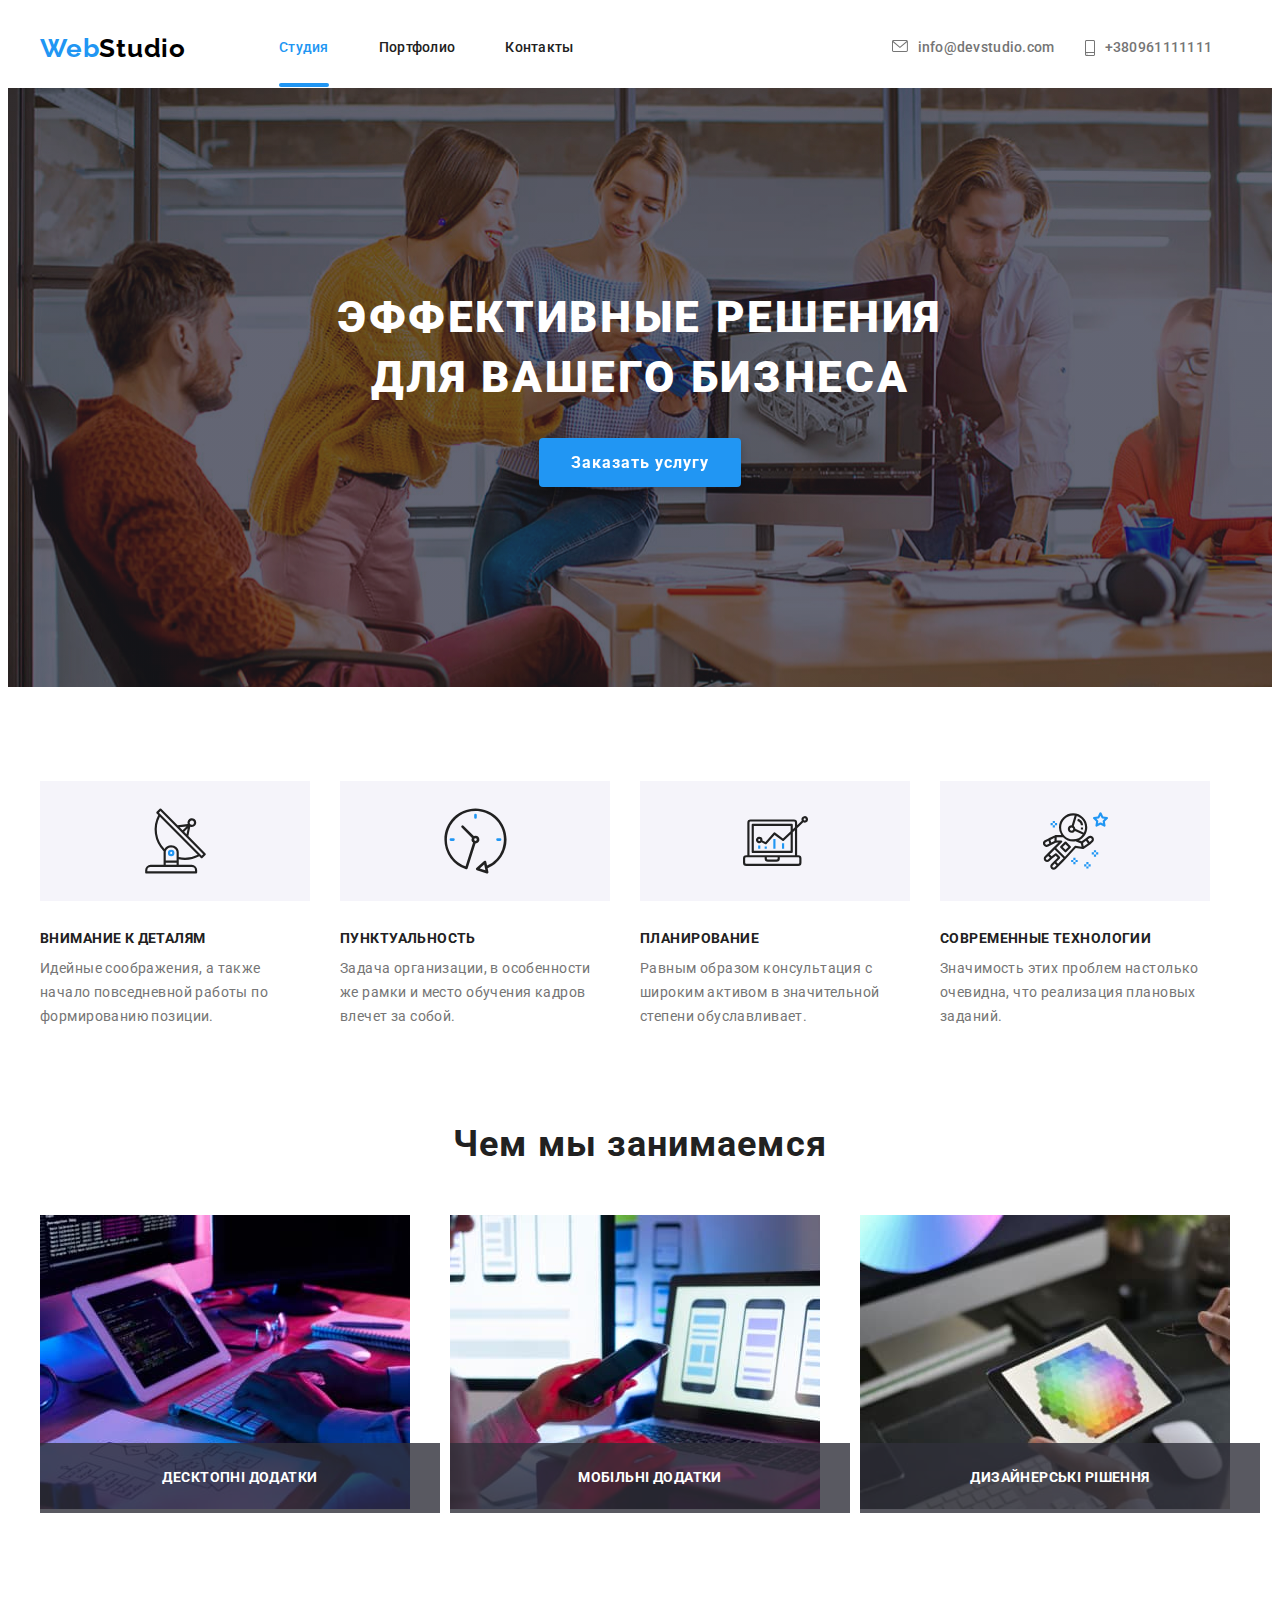
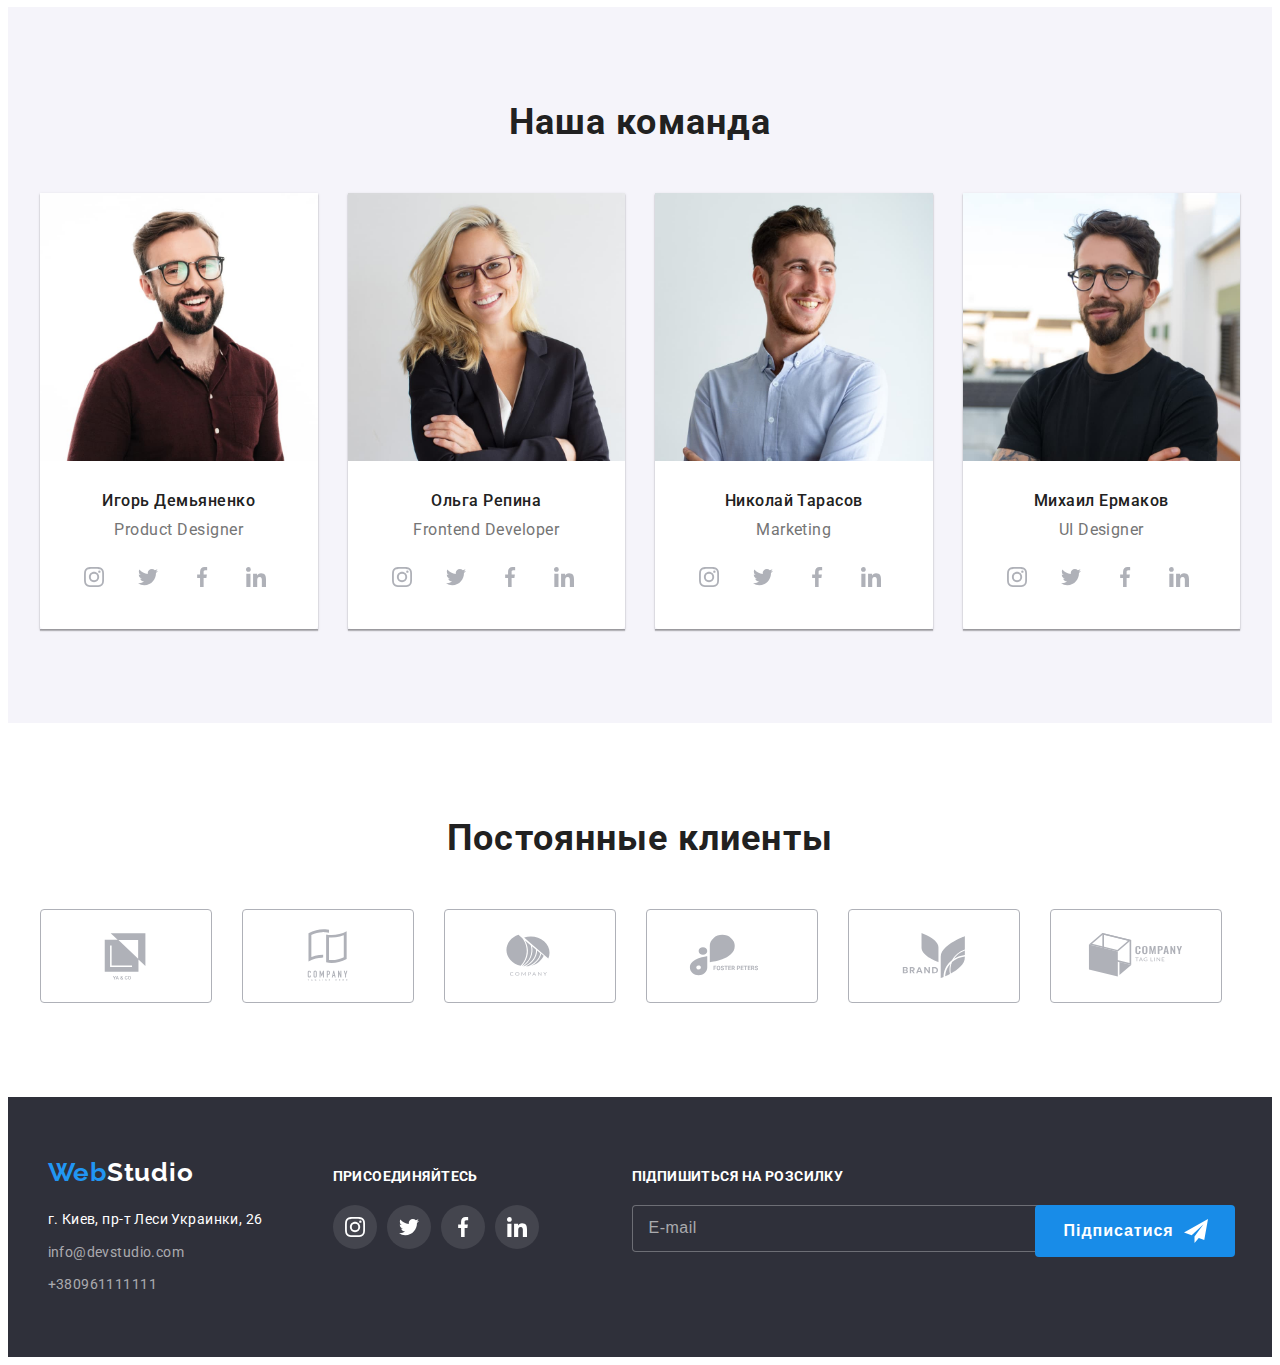
==== index.html @ fa7259df "Initial commit" ====
<!DOCTYPE html>
<html lang="ru">
  <head>
    <meta charset="UTF-8" />
    <meta http-equiv="X-UA-Compatible" content="IE=edge" />
    <meta name="viewport" content="width=device-width, initial-scale=1.0" />
    <title>Document</title>
    <!--Normalize start-->
    <link
      rel="stylesheet"
      href="https://cdnjs.cloudflare.com/ajax/libs/modern-normalize/1.1.0/modern-normalize.min.css"
      integrity="sha512-wpPYUAdjBVSE4KJnH1VR1HeZfpl1ub8YT/NKx4PuQ5NmX2tKuGu6U/JRp5y+Y8XG2tV+wKQpNHVUX03MfMFn9Q=="
      crossorigin="anonymous"
      referrerpolicy="no-referrer"
    />
    <!--Normalize end-->
    <link rel="preconnect" href="https://fonts.googleapis.com" />
    <link rel="preconnect" href="https://fonts.gstatic.com" crossorigin />
    <link
      href="https://fonts.googleapis.com/css2?family=Raleway:wght@700&family=Roboto:wght@400;500;700;900&display=swap"
      rel="stylesheet"
    />
    <link rel="stylesheet" href="./css/styles.css" />
  </head>
  <body>
    <header>
      <div class="container header-container">
        <a class="logo" href="">Web<span class="logo-studio">Studio</span></a>
        <!--Navigate-->
        <nav class="header-nav">
          <ul class="nav-list">
            <li class="header-nav-item">
              <a class="nav-current-link" href="">Студия</a>
            </li>
            <li class="header-nav-item">
              <a class="nav-item" href="portfolio.html">Портфолио</a>
            </li>
            <li class="header-nav-item">
              <a class="nav-item" href="">Контакты</a>
            </li>
          </ul>
        </nav>
        <!--Contacts-->

        <ul class="header-contacts">
          <li>
            <a class="header-mail mail-link" href="mailto:info@devstudio.com"
              ><svg class="header-mail-icon" width="16" height="12">
                <use href="./images/icons.svg.svg#icon-envelope"></use>
              </svg>info@devstudio.com</a>
           
          </li>
          <li>
            <a class="header-phone phone-link" href="tel:+380961111111"
              ><svg class="header-phone-icon" width="10" height="16">
                <use href="./images/icons.svg.svg#icon-smartphone"></use>
              </svg>+380961111111</a>
              
          </li>
        </ul>
      </div>
    </header>

    <main>
      <!--Эффективные решения и кнопка-->
      
        <section class="hero">
          <div class="hero-container container">
          <h1 class="hero-title">
            Эффективные решения <br />
            для вашего бизнеса
          </h1>

          <button class="hero-btn" type="button" data-modal-open>Заказать услугу</button>
        </section>
      </div>
      <!--Наши достоинства-->
      <section class="advantage">
        <div class="container advantage-container">
          <ul class="advantage-list">
            <li class="advantage-list-item">
              <div class="advantage-thumb">
                <svg class="advantage-icon" width="65" height="70">
                  <use href="./images/icons.svg.svg#icon-antenna"></use>
                </svg>
              </div>
              
              <h3 class="advantage-title">Внимание к деталям</h3>
              <p class="advantage-text">
                Идейные соображения, а также начало повседневной работы по
                формированию позиции.
              </p>
            </li>
            <li class="advantage-list-item">
              <div class="advantage-thumb">
                <svg class="advantage-icon" width="65" height="70">
                  <use href="./images/icons.svg.svg#icon-clock"></use>
                </svg>
              </div>
              <h3 class="advantage-title">Пунктуальность</h3>
              <p class="advantage-text">
                Задача организации, в особенности же рамки и место обучения
                кадров влечет за собой.
              </p>
            </li>
            <li>
              <div class="advantage-thumb">
                <svg class="advantage-icon" width="65" height="70">
                  <use href="./images/icons.svg.svg#icon-diagram"></use>
                </svg>
              </div>
              <h3 class="advantage-title">Планирование</h3>
              <p class="advantage-text">
                Равным образом консультация с широким активом в значительной
                степени обуславливает.
              </p>
            </li>
            <li class="advantage-list-item">
              <div class="advantage-thumb">
                <svg class="advantage-icon" width="65" height="70">
                  <use href="./images/icons.svg.svg#icon-astronaut"></use>
                </svg>
              </div>
              <h3 class="advantage-title">Современные технологии</h3>
              <p class="advantage-text">
                Значимость этих проблем настолько очевидна, что реализация
                плановых заданий.
              </p>
            </li>
          </ul>
        </div>
      </section>
      <!--Сфера деятельности-->
      <section class="scope">
        <div class="container">
          <h2 class="scope-title">Чем мы занимаемся</h2>
          <ul class="scope-list">
            <li class="scope-item">
                        
              <img width="370" src="images/img_1.jpg" alt="Программирование" />
              <div class="scope-item-text">
                <h3 class="scope-list-title">Десктопні додатки</h3>
              </div>
            </li>
            <li class="scope-item">
              <img
                width="370"
                src="images/img_2.jpg"
                alt="Использование новейших технологий"/>
                <div class="scope-item-text">
                  <h3 class="scope-list-title">Мобільні додатки</h3>
                </div>
            </li>
            <li class="scope-item">
              <img
                width="370"
                src="images/img_3.jpg"
                alt="Спектр графического дизайна"
              />
              <div class="scope-item-text">
                <h3 class="scope-list-title">Дизайнерські&nbspрішення</h3>
              </div>
            </li>
          </ul>
        </div>
      </section>
      <section class="team">
        <div class="container team-container">
          <!--Наша команда-->
          <h2 class="team-title">Наша команда</h2>
          <ul class="team-list">
            <li class="team-item">
              <img
                class="team-img"
                width="270"
                src="images/img_4.jpg"
                alt="Фото Игоря Демьяненко"
              />
              <div class="team-content">
                <h3 class="team-name">Игорь Демьяненко</h3>
                <p class="team-text" lang="en">Product Designer</p>
                <ul class="team-social-list">
                  <li class="team-social-item">
                    <a class="team-socials-link link" href="" target="_blank" rel="noopener noreferrer" aria-label="instagram">
                      <svg class="team-socials-icon" width="20" height="20">
                        <use href="./images/icons.svg.svg#icon-instagram-2"></use>
                      </svg>
                    </a>
                  </li>
                  <li class="team-social-item">
                    <a class="team-socials-link link" href="" target="_blank" rel="noopener noreferrer" aria-label="twitter">
                      <svg class="team-socials-icon" width="20" height="20">
                        <use href="./images/icons.svg.svg#icon-twitter-1"></use>
                      </svg>
                    </a>
                  </li>
                  <li class="team-social-item">
                    <a class="team-socials-link link" href="" target="_blank" rel="noopener noreferrer" aria-label="facebook">
                      <svg class="team-socials-icon" width="20" height="20">
                        <use href="./images/icons.svg.svg#icon-facebook-1"></use>
                      </svg>
                    </a>
                  </li>
                  <li class="team-social-item">
                    <a class="team-socials-link link" href="" target="_blank" rel="noopener noreferrer" aria-label="linkedin">
                      <svg class="team-socials-icon" width="20" height="20">
                        <use href="./images/icons.svg.svg#icon-linkedin-1"></use>
                      </svg>
                    </a>
                  </li>
                </ul>
              </div>

            </li>
            <li class="team-item">
              <img
                class="team-img"
                width="270"
                src="images/img_5.jpg"
                alt="Фото Ольги Репиной"
              />
              <div class="team-content">
                <h3 class="team-name">Ольга Репина</h3>
                <p class="team-text" lang="en">Frontend Developer</p>
                <ul class="team-social-list">
                  <li class="team-social-item">
                    <a class="team-socials-link link" href="" target="_blank" rel="noopener noreferrer" aria-label="instagram">
                      <svg class="team-socials-icon" width="20" height="20">
                        <use href="./images/icons.svg.svg#icon-instagram-2"></use>
                      </svg>
                    </a>
                  </li>
                  <li class="team-social-item">
                    <a class="team-socials-link link" href="" target="_blank" rel="noopener noreferrer" aria-label="twitter">
                      <svg class="team-socials-icon" width="20" height="20">
                        <use href="./images/icons.svg.svg#icon-twitter-1"></use>
                      </svg>
                    </a>
                  </li>
                  <li class="team-social-item">
                    <a class="team-socials-link link" href="" target="_blank" rel="noopener noreferrer" aria-label="facebook">
                      <svg class="team-socials-icon" width="20" height="20">
                        <use href="./images/icons.svg.svg#icon-facebook-1"></use>
                      </svg>
                    </a>
                  </li>
                  <li class="team-social-item">
                    <a class="team-socials-link link" href="" target="_blank" rel="noopener noreferrer" aria-label="linkedin">
                      <svg class="team-socials-icon" width="20" height="20">
                        <use href="./images/icons.svg.svg#icon-linkedin-1"></use>
                      </svg>
                    </a>
                  </li>
                </ul>
              </div>
            </li>
            <li class="team-item">
              <img
                class="team-img"
                width="270"
                src="images/img_6.jpg"
                alt="Фото Николая Тарасова"
              />
              <div class="team-content">
                <h3 class="team-name">Николай Тарасов</h3>
                <p class="team-text" lang="en">Marketing</p>
                <ul class="team-social-list">
                  <li class="team-social-item">
                    <a class="team-socials-link link" href="" target="_blank" rel="noopener noreferrer" aria-label="instagram">
                      <svg class="team-socials-icon" width="20" height="20">
                        <use href="./images/icons.svg.svg#icon-instagram-2"></use>
                      </svg>
                    </a>
                  </li>
                  <li class="team-social-item">
                    <a class="team-socials-link link" href="" target="_blank" rel="noopener noreferrer" aria-label="twitter">
                      <svg class="team-socials-icon" width="20" height="20">
                        <use href="./images/icons.svg.svg#icon-twitter-1"></use>
                      </svg>
                    </a>
                  </li>
                  <li class="team-social-item">
                    <a class="team-socials-link link" href="" target="_blank" rel="noopener noreferrer" aria-label="facebook">
                      <svg class="team-socials-icon" width="20" height="20">
                        <use href="./images/icons.svg.svg#icon-facebook-1"></use>
                      </svg>
                    </a>
                  </li>
                  <li class="team-social-item">
                    <a class="team-socials-link link" href="" target="_blank" rel="noopener noreferrer" aria-label="linkedin">
                      <svg class="team-socials-icon" width="20" height="20">
                        <use href="./images/icons.svg.svg#icon-linkedin-1"></use>
                      </svg>
                    </a>
                  </li>
                </ul>
              </div>
            </li>
            <li class="team-item">
              <img
                class="team-img"
                width="270"
                src="images/img_7.jpg"
                alt="Фото Михаила Ермакова"
              />
              <div class="team-content">
                <h3 class="team-name">Михаил Ермаков</h3>
                <p class="team-text" lang="en">UI Designer</p>
                <ul class="team-social-list">
                  <li class="team-social-item">
                    <a class="team-socials-link link" href="" target="_blank" rel="noopener noreferrer" aria-label="instagram">
                      <svg class="team-socials-icon" width="20" height="20">
                        <use href="./images/icons.svg.svg#icon-instagram-2"></use>
                      </svg>
                    </a>
                  </li>
                  <li class="team-social-item">
                    <a class="team-socials-link link" href="" target="_blank" rel="noopener noreferrer" aria-label="twitter">
                      <svg class="team-socials-icon" width="20" height="20">
                        <use href="./images/icons.svg.svg#icon-twitter-1"></use>
                      </svg>
                    </a>
                  </li>
                  <li class="team-social-item">
                    <a class="team-socials-link link" href="" target="_blank" rel="noopener noreferrer" aria-label="facebook">
                      <svg class="team-socials-icon" width="20" height="20">
                        <use href="./images/icons.svg.svg#icon-facebook-1"></use>
                      </svg>
                    </a>
                  </li>
                  <li class="team-social-item">
                    <a class="team-socials-link link" href="" target="_blank" rel="noopener noreferrer" aria-label="linkedin">
                      <svg class="team-socials-icon" width="20" height="20">
                        <use href="./images/icons.svg.svg#icon-linkedin-1"></use>
                      </svg>
                    </a>
                  </li>
                </ul>
              </div>
            </li>
          </ul>
        </div>
      </section>
      <!--Постоянные клиенты-->
      <section class="clients-section">
        <div class="container clients-container">
          <h2 class="clients-title">Постоянные клиенты</h2>
          <ul class="clients-list">
            <li class="clients-item">
              <a class="clients-link link" href="" target="_blank" rel="noopener noreferrer" aria-label="logo">
                <svg class="client-icon" width="106" height="60">
                  <use href="./images/icons.svg.svg#icon-logo-1"></use>
                </svg>
              </a>
            </li>
            <li class="clients-item">
             <a class="clients-link link" href="" target="_blank" rel="noopener noreferrer" aria-label="logo">
               <svg class="client-icon" width="106" height="60">
                 <use href="./images/icons.svg.svg#icon-logo-2"></use>
              </svg>
            </a>
            </li>
            <li class="clients-item">
             <a class="clients-link link" href="" target="_blank" rel="noopener noreferrer" aria-label="logo">
              <svg class="client-icon" width="106" height="60">
               <use href="./images/icons.svg.svg#icon-logo-3"></use>
                </svg>
            </a>
            </li>
            <li class="clients-item">
            <a class="clients-link link" href="" target="_blank" rel="noopener noreferrer" aria-label="logo">
              <svg class="client-icon" width="106" height="60">
               <use href="./images/icons.svg.svg#icon-logo-4"></use>
                </svg>
            </a>
            </li>
            <li class="clients-item">
              <a class="clients-link link" href="" target="_blank" rel="noopener noreferrer" aria-label="logo">
                <svg class="client-icon" width="106" height="60">
                 <use href="./images/icons.svg.svg#icon-logo-5"></use>
                </svg>
             </a>
            </li>
            <li class="clients-item">
              <a class="clients-link link" href="" target="_blank" rel="noopener noreferrer" aria-label="logo">
                <svg class="client-icon" width="106" height="60">
                  <use href="./images/icons.svg.svg#icon-logo-6"></use>
                </svg>
             </a>
            </li>
          </ul>
        </div>
      </section>
    </main>
    <!--Подвал-->
    <footer class="footer">
      <section class="container footer-container">
      <div class="footer-contacts">
        <a class="footer-logo" href=""
          >Web<span class="footer-logo-studio">Studio</span></a
        >
        <address>
          <p class="footer-address">г. Киев, пр-т Леси Украинки, 26</p>
          <a class="footer-mail mail-link" href="mailto:info@devstudio.com"
            >info@devstudio.com</a
          >
          <a class="footer-phone phone-link" href="tel:+380961111111"
            >+380961111111</a
          >
        </address>
      </div>
      <div class="footer-socials">
        <h2 class="footer-social-title">Присоединяйтесь</h2>
        <ul class="footer-social-list">
          <li class="footer-social-item">
            <a class="footer-socials-link link" href="" target="_blank" rel="noopener noreferrer" aria-label="instagram">
              <svg class="footer-socials-icon" width="20" height="20">
                <use href="./images/icons.svg.svg#icon-instagram-2"></use>
              </svg>
            </a>
          </li>
          <li class="footer-social-item">
            <a class="footer-socials-link link" href="" target="_blank" rel="noopener noreferrer" aria-label="twitter">
            <svg class="footer-socials-icon" width="20" height="20">
              <use href="./images/icons.svg.svg#icon-twitter-1"></use>
            </svg>
          </a>
        </li>
          <li class="footer-social-item">
            <a class="footer-socials-link link" href="" target="_blank" rel="noopener noreferrer" aria-label="facebook">
            <svg class="footer-socials-icon" width="20" height="20">
              <use href="./images/icons.svg.svg#icon-facebook-1"></use>
            </svg>
          </a>
        </li>
          <li class="footer-social-item">
            <a class="footer-socials-link link" href="" target="_blank" rel="noopener noreferrer" aria-label="linkedin">
            <svg class="footer-socials-icon" width="20" height="20">
              <use href="./images/icons.svg.svg#icon-linkedin-1"></use>
            </svg>
          </a></li>
        </ul>
      </div>
      <form class="footer-form">
      
        <h2 class="footer-form-title">Підпишиться на розсилку</h2>
        <div class="footer-form-items">
        <label class="footer-form-wrap">
           <input class="footer-form-input" type="email" placeholder="E-mail" />
           </label>
           <button class="footer-form-btn" type="submit">
            Підписатися
            <svg class="modal-btn-icon" width="24" height="24">
              <use href="./images/icons.svg.svg#telegram-icon"></use>
            </svg>
          </button>
        
      </div>
    </form>
      </section>
    </footer>
    <!-- Modal window -->
    <div class="backdrop is-hidden" data-modal>
      <div class="modal">
        <button class="modal-btn" data-modal-close>
          <svg class="modal-btn-icon" width="18" height="18">
          <use href="./images/icons.svg.svg#icon-close"></use>
        </svg>
        </button>
        <form class="register-form">
          <strong class="register-form-title">Залиште свої дані, ми вам передзвонимо</strong>
          <div class="register-form-group" role="group">
            <label class="register-form-wrap">
              <span class="register-form-label">Ім'я</span>
              <input class="register-form-input" type="text" />
              <svg class="register-form-icon" width="18" height="18">
                <use href="./images/icons.svg.svg#person-icon"></use>
              </svg>
            </label>
            <label class="register-form-wrap">
              <span class="register-form-label">Телефон</span>
              <input class="register-form-input" type="tel" />
              <svg class="register-form-icon" width="18" height="18">
                <use href="./images/icons.svg.svg#phone-icon"></use>
              </svg>
            </label>
            <label class="register-form-wrap">
              <span class="register-form-label">Пошта</span>
              <input class="register-form-input" type="email" />
              <svg class="register-form-icon" width="18" height="18">
                <use href="./images/icons.svg.svg#email-icon"></use>
              </svg>
            </label>
            <label class="register-form-wrap">
              <span class="register-form-label">Коментар</span>
              <textarea class="register-form-message" name="" rows="5" placeholder="Введіть текст"></textarea>
            </label>
          </div>
          <label class="register-form-agreement">
            <input class="register-checkbox visuaaly-hidden" type="checkbox" name="agreement" />
            <svg class="register-icon" width="16" height="15">
              <use class="register-icon-uncheck" href="./images/icons.svg.svg#icon-uncheck"></use>
              <use class="register-icon-check" href="./images/icons.svg.svg#icon-check"></use>
            </svg>
            <span class="register-form-agreement-text">
              Погоджуюся з розсилкою та приймаю
              <a class="register-form-agreement-link" href="">Умови договору</a>
            </span>
          </label>
          <button class="register-form-btn" type="submit">
            Відправити
          </button>
          </form>
      </div>
      </div>
      <script src="./js/modal.js"></script>
  </body>
</html>
---- css/styles.css ----
:root {
  /*colors*/
  --background-clr: #2f303a;
  --background-clr-team: #f5f4fa;

  /*fonts*/

  --secondary-font: 'Raleway', sans-serif;
  --main-font: 'Roboto', sans-serif;
  /*text colors*/
  --main-txt-cl: #212121;
  --txt-cl: #757575;
  --btn-txt-cl: #ffffff;
  --accent-txt: #2196f3;
  /*decoration*/
  --cubic: cubic-bezier(0.4, 0, 0.2, 1);
}

body {
  color: var(--main-txt-cl);
  font-family: var(--main-font);
}

/* reset styles */
h1,
h2,
h3,
h4,
h5,
h6,
p {
  margin: 0;
}

.logo {
  margin-right: 93px;
  font-family: var(--secondary-font);
  font-weight: 700;
  font-size: 26px;
  line-height: 1.19;
  letter-spacing: 0.03em;
  color: var(--accent-txt);
  text-decoration: none;
}

.container {
  width: 1200px;

  padding-left: 15px;
  padding-right: 15px;
  margin-left: auto;
  margin-right: auto;
}

.header-container {
  display: flex;
  align-items: center;
}

.logo-studio {
  color: #000000;
}

.nav-list,
.header-contacts,
.advantage-list,
.scope-list,
.team-list,
.filter-list,
.projects-list,
.clients-list,
.team-social-list,
.footer-social-list {
  list-style: none;
}

.nav-list {
  display: flex;
  gap: 50px;
  padding-left: 0%;
  margin-left: 0%;
}

.header-nav {
  font-weight: 500;
  font-size: 14px;
  line-height: 1.14;
  letter-spacing: 0.02em;
}
.nav-item {
  transition: color 250ms var(--cubic);
}
.nav-item:hover,
.nav-item:focus {
  color: var(--accent-txt);
  padding: 20px 0;
}

.nav-item,
.header-mail,
.header-phone,
.footer-mail,
.footer-phone {
  text-decoration: none;
  color: currentColor;
}

.header-contacts {
  display: flex;
  padding-left: 0px;
  gap: 30px;
  padding-top: 32px;
  padding-bottom: 32px;
  margin: 0px;
  align-items: center;
}

.header-phone {
  padding-right: 0px;
}

.header-mail {
  margin-left: 318px;
}

.header-mail,
.header-phone {
  flex-basis: calc((100% - 50px) / 2);
  font-weight: 500;
  font-size: 14px;
  line-height: 1.14;
  letter-spacing: 0.02em;
  color: var(--txt-cl);
}
.header-mail {
  display: flex;
  gap: 10px;
  transition: color 250ms var(--cubic);
}
.header-phone {
  display: flex;
  gap: 10px;
  transition: color 250ms var(--cubic);
}
.header-mail-icon,
.header-phone-icon {
  fill: #757575;
  transition: fill 250ms var(--cubic);
}

.nav-current-link {
  position: relative;
  text-decoration: none;
  color: var(--accent-txt);
  padding-bottom: 32px;
}

.nav-current-link::after {
  content: '';
  position: absolute;
  bottom: 0px;
  left: 0px;

  display: block;
  background-color: #2196f3;
  height: 4px;
  width: 100%;
  border-radius: 2px;
}
.mail-link:focus,
.mail-link:hover,
.phone-link:hover,
.phone-link:focus {
  color: var(--accent-txt);
}

.mail-link:focus .header-mail-icon,
.mail-link:hover .header-mail-icon {
  fill: var(--accent-txt);
}
.phone-link:hover .header-phone-icon,
.phone-link:focus .header-phone-icon {
  fill: var(--accent-txt);
}

.hero {
  padding-top: 200px;
  padding-bottom: 200px;

  background-image: linear-gradient(to right, rgba(47, 48, 58, 0.4), rgba(47, 48, 58, 0.4)),
    url(../images/bcgr/bcgr-Img.jpg);

  background-color: #c4c4c4;
  background-repeat: no-repeat;
  max-width: 1600px;
  margin: 0 auto;
}

.hero-title {
  margin-top: 0px;
  margin-bottom: 30px;

  font-weight: 900;
  font-size: 44px;
  line-height: 1.36;

  text-align: center;
  letter-spacing: 0.06em;
  text-transform: uppercase;
  color: var(--btn-txt-cl);
}

.hero-btn {
  display: block;
  margin: 0 auto;
  padding: 10px 32px;

  border: none;

  border-radius: 4px;

  filter: drop-shadow(0px 4px 4px rgba(0, 0, 0, 0.25));

  font-family: inherit;
  font-weight: 700;
  font-size: 16px;
  line-height: 1.86;
  letter-spacing: 0.06em;
  color: var(--btn-txt-cl);
  background-color: var(--accent-txt);
  cursor: pointer;
}

.backdrop {
  position: fixed;
  top: 0;
  left: 0;
  width: 100%;
  height: 100%;
  background-color: rgba(0, 0, 0, 0.2);
  z-index: 1000;

  display: flex;
  align-items: center;
  justify-content: center;

  opacity: 1;
  visibility: visible;
  pointer-events: initial;

  transition: opacity 250ms var(--cubic), visibility 250ms var(--cubic);
}

.backdrop.is-hidden {
  opacity: 0;
  visibility: hidden;
  pointer-events: none;
}

.modal {
  position: absolute;
  top: 50%;
  left: 50%;
  transform: translate(-50%, -50%) scale(1);

  width: 528px;

  background-color: #ffffff;
  border-radius: 4px;
  box-shadow: 0px 1px 3px rgba(0, 0, 0, 0.12), 0px 1px 1px rgba(0, 0, 0, 0.14),
    0px 2px 1px rgba(0, 0, 0, 0.2);
  visibility: visible;
  padding: 40px;

  transition: transform 250ms var(--cubic), opacity 250ms var(--cubic);
}
.backdrop.is-hidden .modal {
  opacity: 0;
  transform: translate(-50%, -50%) scale(0.3);
}

.modal-btn {
  position: absolute;

  display: flex;
  justify-content: center;
  align-items: center;
  padding: 0px;

  right: 8px;
  top: 8px;
  border: 1px solid rgba(0, 0, 0, 0.1);
  background: #ffffff;
  border-radius: 50%;
  width: 30px;
  height: 30px;
  cursor: pointer;
}

.modal-btn-icon:hover,
.modal-btn-icon:focus {
  fill: var(--accent-txt);
}

.advantage {
  padding: 94px 0;
}
.advantage-list {
  display: flex;
  margin: 0px;
  padding-left: 0;
  gap: 30px;
}
.advantage-thumb {
  display: flex;
  align-items: center;
  justify-content: center;

  height: 120px;
  background-color: #f5f4fa;
  margin-bottom: 30px;
}

.advantage-title {
  margin-bottom: 10px;
  font-weight: 700;
  font-size: 14px;
  line-height: 1.14;
  letter-spacing: 0.03em;
  text-transform: uppercase;
}

.advantage-text {
  width: 270px;
  font-weight: 400;
  font-size: 14px;
  line-height: 1.71;
  letter-spacing: 0.03em;
  color: var(--txt-cl);
}
.scope {
  padding: 0 0 94px 0;
}

.scope-title {
  margin-bottom: 50px;
}

.scope-title,
.team-title,
.clients-title {
  font-weight: 700;
  font-size: 36px;
  line-height: 1.17;
  text-align: center;
  letter-spacing: 0.03em;
}

.scope-list {
  display: flex;
  flex-wrap: wrap;
  padding-left: 0px;
  margin: 0px;
  gap: 30px;
}

.scope-item {
  flex-basis: calc((100% - 60px) / 3);
  position: relative;
}
.scope-item-text {
  position: absolute;

  bottom: 0px;
  left: 0;
  padding: 27px 10px;
  background-color: rgba(47, 48, 58, 0.8);
  width: 100%;
}
.scope-list-title {
  text-transform: uppercase;
  color: #ffffff;
  font-weight: 700;
  font-size: 14px;
  line-height: 1.14;
  letter-spacing: 0.03em;
  text-align: center;
}

.team {
  background-color: var(--background-clr-team);
  padding-top: 94px;
  padding-bottom: 94px;
}

.team-list {
  display: flex;
  flex-wrap: wrap;
  margin: 0px;
  padding: 0px;

  gap: 30px;
}

.team-item {
  flex-basis: calc((100% - 90px) / 4);
  box-shadow: 0px 2px 1px rgba(0, 0, 0, 0.2), 0px 1px 1px rgba(0, 0, 0, 0.14),
    0px 1px 3px rgba(0, 0, 0, 0.12);
}

.team-content {
  align-items: center;
  background-color: var(--btn-txt-cl);
  padding-top: 30px;
  padding-bottom: 30px;

  border-radius: 0px 0px 4px 4px;
}

.team-title {
  margin-bottom: 50px;
}

.team-img {
  display: block;
  min-width: 100%;
  height: auto;
}

.team-name {
  text-align: center;

  font-weight: 500;
  font-size: 16px;
  line-height: 1.19;
  letter-spacing: 0.03em;
}

.team-text {
  margin-top: 10px;
  text-align: center;
  margin-bottom: 16px;

  font-weight: 400;
  font-size: 16px;
  line-height: 1.19;
  letter-spacing: 0.03em;

  color: var(--txt-cl);
}
.team-social-list {
  display: flex;
  gap: 10px;
  padding-left: 32px;
  margin-top: 0px;
  margin-bottom: 0px;
}
.team-socials-link {
  display: flex;
  justify-content: center;
  align-items: center;
  border-radius: 50%;
  width: 44px;
  height: 44px;
  transition: background-color 250ms var(--cubic);
}
.team-socials-link:hover,
.team-socials-link:focus {
  background-color: var(--accent-txt);
}
.team-socials-icon {
  fill: #afb1b8;
  transition: fill 250ms var(--cubic);
}
.team-socials-link:hover .team-socials-icon,
.team-socials-link:focus .team-socials-icon {
  fill: var(--btn-txt-cl);
}
.clients-section {
  padding: 94px 0;
}
.clients-title {
  text-align: center;
  margin-bottom: 50px;
}
.clients-list {
  display: flex;
  gap: 30px;
  padding-left: 0px;
  margin-top: 0px;
  margin-bottom: 0px;
}

.clients-link {
  display: flex;
  justify-content: center;
  align-items: center;
  border: 1px solid #afb1b8;
  border-radius: 4px;
  width: 170px;
  height: 92px;
  transition: border-color 250ms var(--cubic);
}
.clients-link:hover {
  border-color: var(--accent-txt);
}
.clients-link:focus {
  border-color: var(--accent-txt);
}
.client-icon {
  fill: #afb1b8;
  transition: fill 250ms var(--cubic);
}

.clients-link:hover .client-icon,
.clients-link:focus .client-icon {
  fill: var(--accent-txt);
}

.footer {
  background-color: var(--background-clr);
  padding-top: 60px;
  padding-bottom: 60px;
}

.footer-container {
  display: flex;
  align-items: baseline;
}

.footer-container {
  padding-right: 0px;
}
.footer-contacts {
  margin-right: 70px;
}
.footer-logo {
  display: block;
  font-family: var(--secondary-font);
  font-weight: 700;
  font-size: 26px;
  line-height: 1.19;
  letter-spacing: 0.03em;
  color: var(--accent-txt);
  text-decoration: none;
}

.footer-logo-studio {
  color: var(--btn-txt-cl);
}

.footer-address {
  margin-top: 20px;
  margin-bottom: 9px;
  font-family: var(--main-font);
  font-style: normal;
  font-weight: 400;
  font-size: 14px;
  line-height: 1.7;
  letter-spacing: 0.03em;
  color: var(--btn-txt-cl);
}

.footer-mail,
.footer-phone {
  display: block;

  font-style: normal;
  font-weight: 400;
  font-size: 14px;
  line-height: 1.7;
  letter-spacing: 0.03em;
  color: rgba(255, 255, 255, 0.6);
}

.footer-mail {
  padding-bottom: 9px;
}
.footer-socials {
  margin-right: 93px;
}
.footer-social-title {
  color: var(--btn-txt-cl);
  font-weight: 700;
  font-size: 14px;
  line-height: 1.14;
  letter-spacing: 0.03em;
  text-transform: uppercase;
  margin-bottom: 20px;
}

.footer-social-list {
  display: flex;
  gap: 10px;
  padding-left: 0px;
  margin-top: 0px;
  margin-bottom: 0px;
}

.footer-socials-link {
  display: flex;
  justify-content: center;
  align-items: center;
  background-color: rgba(255, 255, 255, 0.1);
  border-radius: 50%;
  width: 44px;
  height: 44px;
  transition: background-color 250ms var(--cubic);
}
.footer-socials-link:hover,
.footer-socials-link:focus {
  background-color: var(--accent-txt);
}
.footer-socials-icon {
  fill: var(--btn-txt-cl);
}

.footer-form-items {
  display: flex;
  gap: 12px;
}

.footer-form-title {
  margin-bottom: 20px;
  font-size: 14px;
  letter-spacing: 0.03em;
  color: #ffffff;
  text-transform: uppercase;
  line-height: 1.14;
}

.footer-form-input {
  width: 100%;
  min-width: 358px;
  border: 1px solid rgba(255, 255, 255, 0.3);
  padding: 15px;
  padding-left: 16px;
  border-radius: 4px;
  background-color: #2f303a;

  outline: transparent;
  transition: border-color 250ms var(--cubic);
  color: #ffffff;
}
.footer-form-input::placeholder {
  color: rgba(255, 255, 255, 0.6);
  font-size: 16px;
  line-height: 1.25;
  letter-spacing: 0.03em;
}
.footer-form-input:focus {
  border-color: #2196f3;
}
.footer-form-btn {
  display: flex;
  gap: 10px;
  align-items: center;

  padding: 10px 14px 10px 28px;

  color: #ffffff;
  font-weight: 700;
  font-size: 16px;
  letter-spacing: 0.06em;
  line-height: 1.88;
  background-color: #188ce8;
  border: 1px solid transparent;
  border-radius: 4px;
  width: 200px;
  cursor: pointer;
  transition: box-shadow 250ms var(--cubic);
}

.footer-form-btn:hover,
.footer-form-btn:focus {
  box-shadow: 0px 4px 4px rgba(0, 0, 0, 0.15);
}

.heder-portfolio {
  border-bottom: 1px solid #ececec;
}

.filter-section {
  padding: 94px 0;
}

.hidden {
  display: none;
}

.filter-list {
  display: flex;
  flex-wrap: wrap;
  justify-content: center;
  gap: 8px;
  padding-left: 0;
  margin: 0px;
  margin-bottom: 50px;
}

.filter-btn {
  display: block;
  margin: 0 auto;
  padding: 6px 22px;
  border: none;
  border-radius: 4px;

  font-family: inherit;
  font-weight: 500;
  font-size: 16px;
  line-height: 1.62;
  letter-spacing: 0.03em;
  cursor: pointer;
  background-color: var(--background-clr-team);
  transition: color 250ms var(--cubic), background 250ms var(--cubic), box-shadow 250ms var(--cubic);
}

.filter-btn:hover,
.filter-btn:focus {
  box-shadow: 0px 2px 2px rgba(0, 0, 0, 0.12), 0px 1px 2px rgba(0, 0, 0, 0.08),
    0px 3px 1px rgba(0, 0, 0, 0.1);
  background: var(--accent-txt);
  color: var(--btn-txt-cl);
}

.main-btn {
  background: var(--accent-txt);
  color: var(--btn-txt-cl);
}

.projects-list {
  display: flex;
  flex-wrap: wrap;
  margin: 0;
  padding-left: 0px;

  gap: 30px;
}

.project-item {
  flex-basis: calc((100% - 60px) / 3);
}
.portfolio-link {
  display: block;
  text-decoration: none;
  color: currentColor;
  transition: box-shadow 250ms var(--cubic);
}

.portfolio-link:hover,
.portfolio-link:focus {
  box-shadow: 1px 4px 6px rgba(0, 0, 0, 0.16), 0px 4px 4px rgba(0, 0, 0, 0.06),
    0px 1px 1px rgba(0, 0, 0, 0.12);
}
.portfolio-link:hover .overlay {
  transform: translateY(0);
}

.portfolio-thumb {
  position: relative;
  overflow: hidden;
}

.overlay {
  position: absolute;
  top: 0;
  left: 0;

  display: flex;
  align-items: center;
  justify-content: center;

  width: 100%;
  height: 100%;
  padding: 63px 24px;

  background-color: rgba(33, 150, 243, 0.9);

  transition: transform 250ms var(--cubic);
  transform: translateY(100%);
}

.overlay-text {
  color: #ffffff;
  font-weight: 400;
  font-size: 18px;
  line-height: 1.56;
  letter-spacing: 0.03em;
  user-select: none;
}
.project-content {
  padding: 20px 24px;
  border: 1px solid #eeeeee;
  border-top: none;
}

.project-name {
  font-weight: 700;
  font-size: 18px;
  line-height: 2;
  letter-spacing: 0.06em;
}

.project-text {
  font-weight: 400;
  font-size: 16px;
  line-height: 1.88;
  color: var(--txt-cl);
  letter-spacing: 0.03em;
}

.register-form {
  text-align: center;
}

.register-form-title {
  display: block;
  margin-bottom: 12px;

  font-size: 20px;
  text-align: center;
  letter-spacing: 0.03em;
  line-height: 1.15;
  color: #212121;
}

.register-form-group {
  margin-bottom: 20px;
}

.register-form-wrap {
  position: relative;
  display: block;
  margin-bottom: 10px;
}

.register-form-wrap:last-child {
  margin-bottom: 0;
}

.register-form-label {
  display: block;
  text-align: left;
  margin-bottom: 4px;

  color: #757575;
  font-size: 12px;
  line-height: 1.17;
  letter-spacing: 0.01em;
}
.register-form-input,
.register-form-message {
  width: 100%;
  border: 1px solid rgba(33, 33, 33, 0.2);
  padding: 12px;
  padding-left: 15px;
  border-radius: 5px;

  outline: transparent;
}
.register-form-input {
  padding-left: 42px;
  height: 40px;
  transition: border-color 250ms var(--cubic);
}
.register-form-input:focus,
.register-form-message:focus {
  border-color: var(--accent-txt);
}

.register-form-message {
  padding: 12px 16px;
  max-height: 120px;
  resize: none;
  transition: border-color 250ms var(--cubic);
}
.register-form-message::placeholder {
  color: rgba(117, 117, 117, 0.5);
  font-size: 12px;
  line-height: 1.17;
  letter-spacing: 0.01em;
}
.register-form-icon {
  position: absolute;
  bottom: 11px;
  left: 12px;
  transition: fill 250ms var(--cubic);
}
.register-form-input:focus-within + .register-form-icon {
  fill: var(--accent-txt);
}

.register-form-agreement {
  display: flex;
  align-items: center;
  justify-content: center;
  gap: 8px;
  margin-bottom: 30px;
}
.visuaaly-hidden {
  position: absolute;
  white-space: nowrap;
  width: 1px;
  height: 1px;
  overflow: hidden;
  border: 0;
  padding: 0;
  clip: rect(0 0 0 0);
  clip-path: inset(50%);
  margin: -1px;
}

.register-checkbox:checked + .register-icon .register-icon-uncheck {
  opacity: 0;
  transition: opacity 250ms var(--cubic);
}
.register-icon-check {
  opacity: 0;
  transition: opacity var(--cubic);
}

.register-checkbox:checked + .register-icon .register-icon-check {
  opacity: 1;
}

.register-form-agreement-text {
  font-size: 14px;
  user-select: none;
  text-underline-position: under;
  line-height: 1.71;
  letter-spacing: 0.03em;
  color: #757575;
}
.register-form-agreement-link {
  color: #2196f3;
}

.register-form-btn {
  display: inline-flex;
  align-items: center;

  padding: 10px 52px;

  color: #ffffff;
  font-weight: 700;
  font-size: 16px;
  letter-spacing: 0.06em;
  line-height: 1.88;
  background-color: #2196f3;
  border: 1px solid transparent;
  border-radius: 4px;
  filter: drop-shadow(0px 4px 4px rgba(0, 0, 0, 0.15));
  cursor: pointer;
  transition: background-color 250ms var(--cubic);
}

.register-form-btn:hover,
.register-form-btn:focus {
  background-color: #188ce8;
}
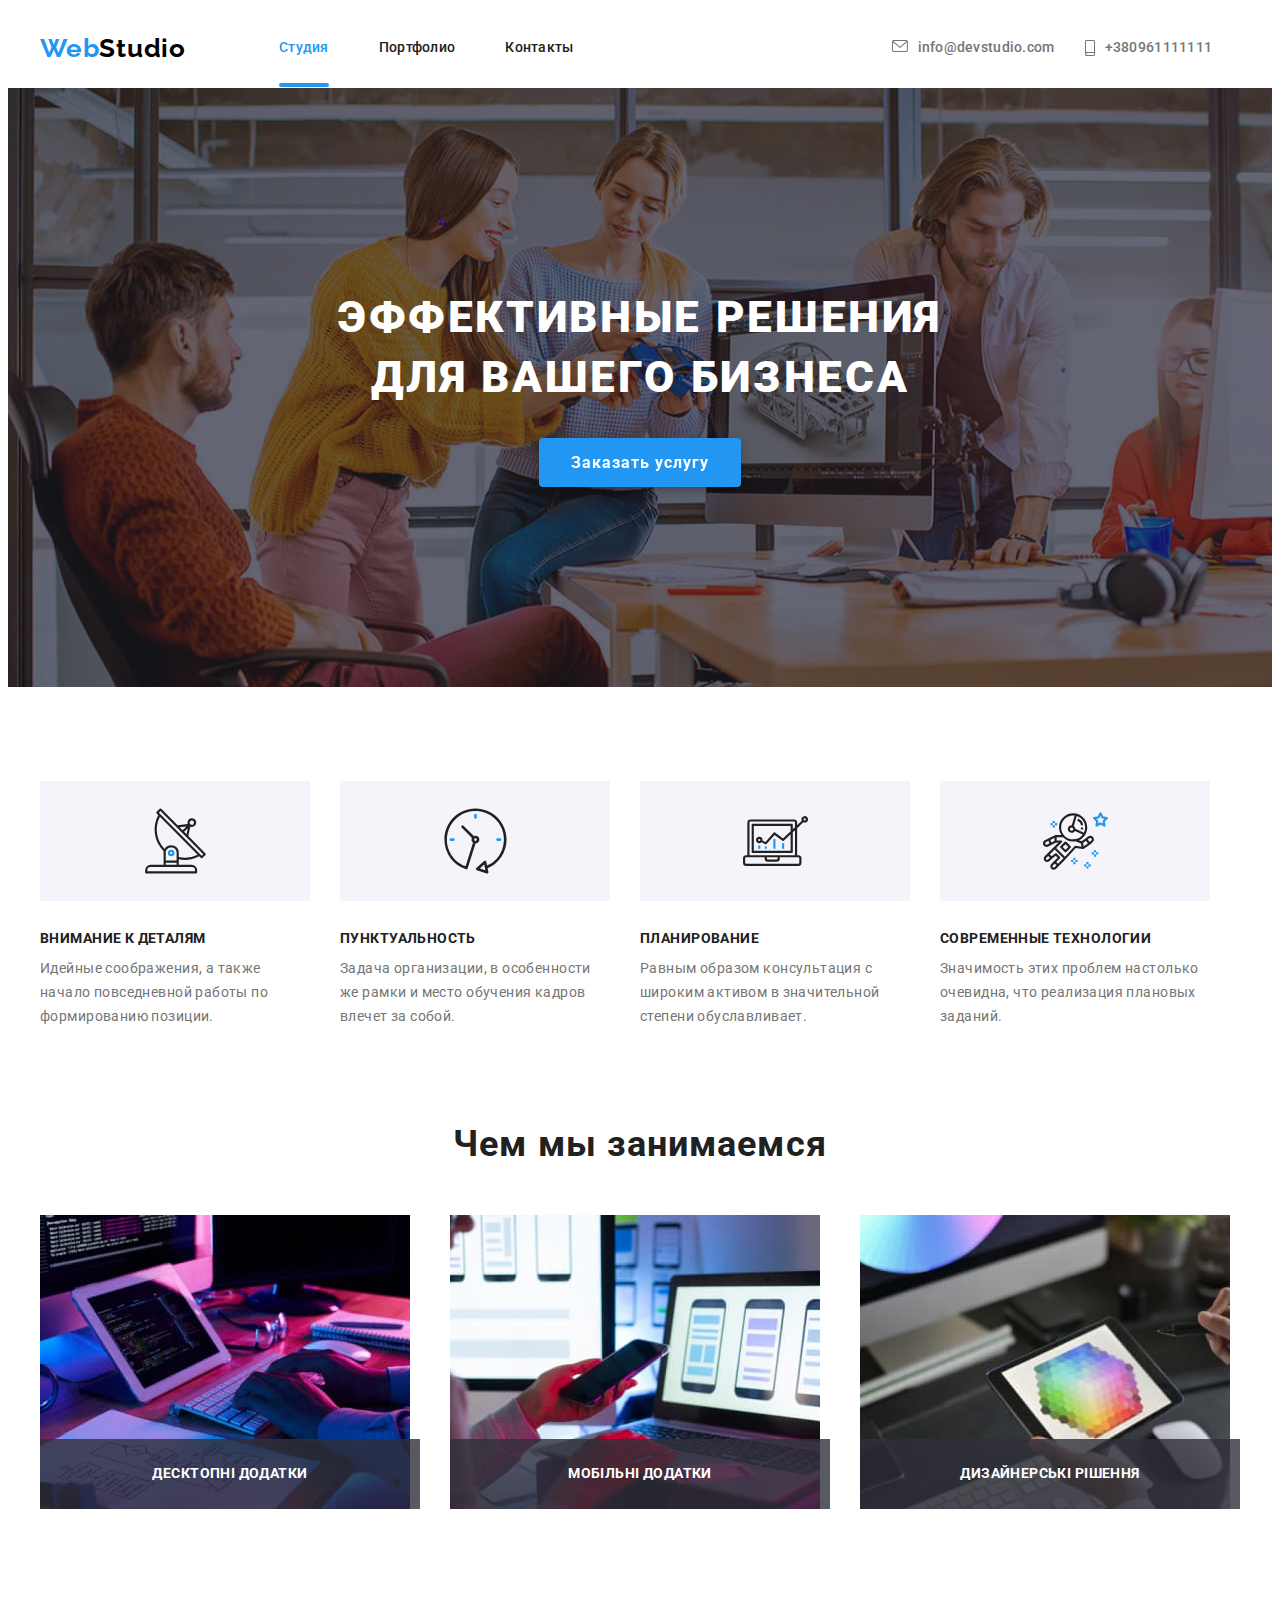
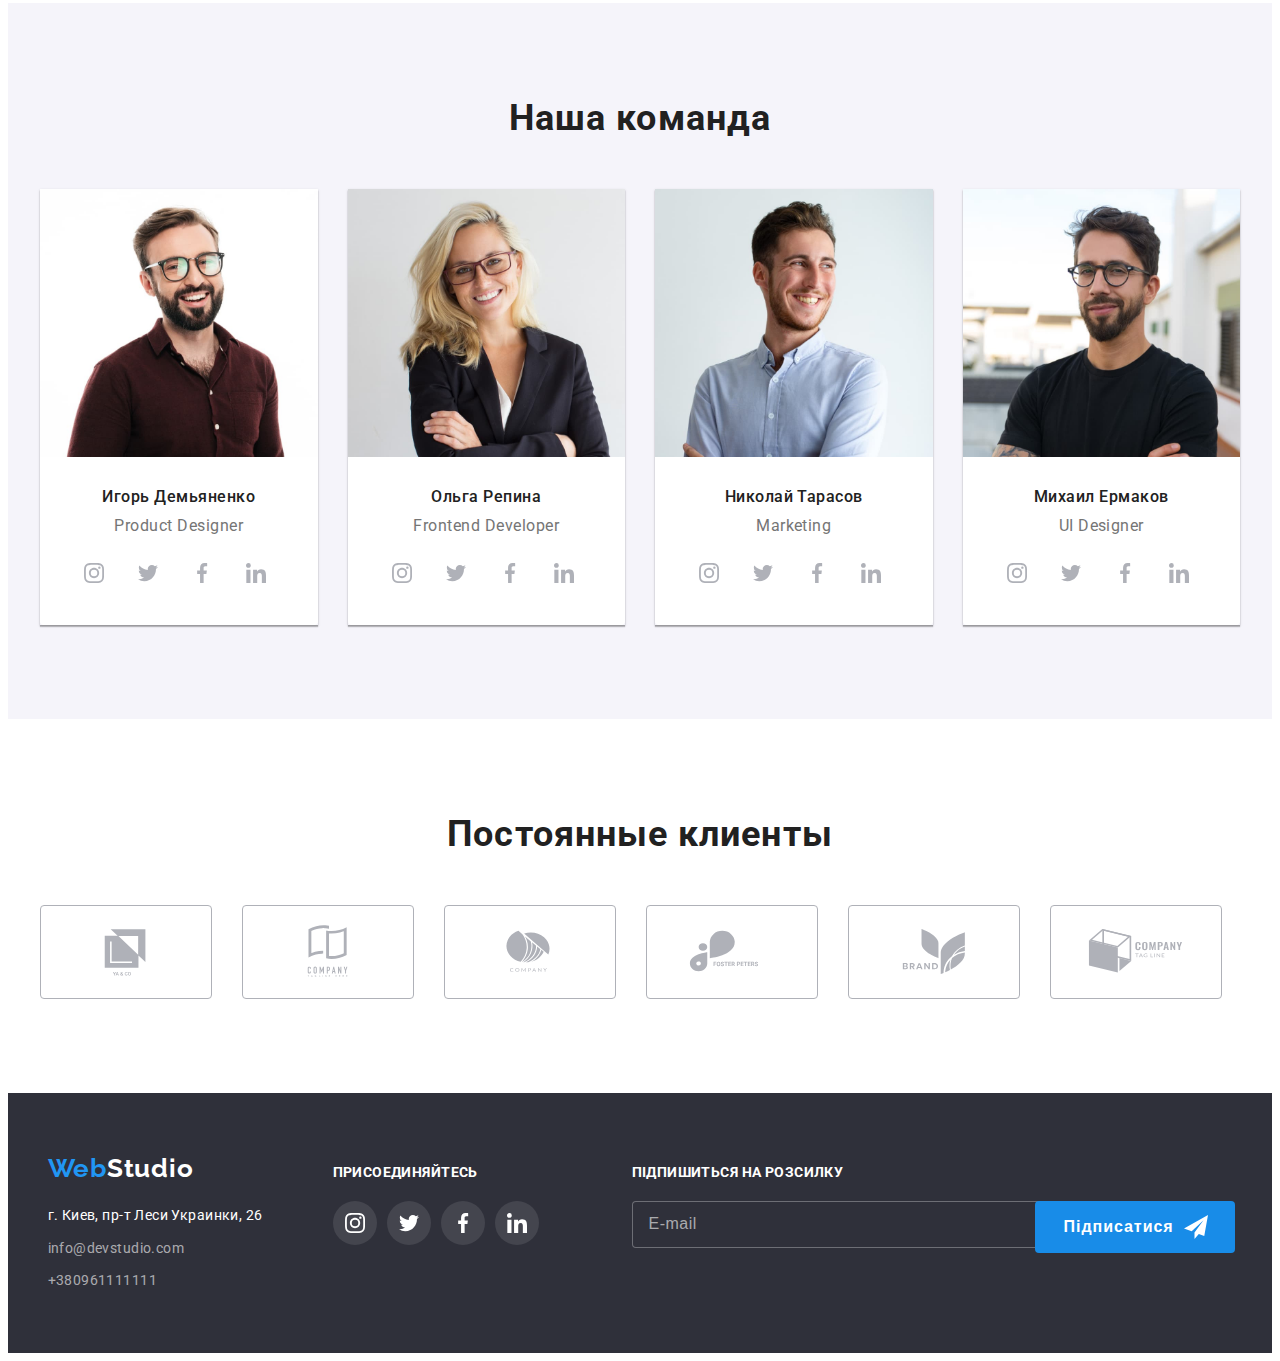
==== commit ade3828b: "BEM index" ====
--- a/index.html
+++ b/index.html
@@ -24,38 +24,37 @@
   </head>
   <body>
     <header>
-      <div class="container header-container">
-        <a class="logo" href="">Web<span class="logo-studio">Studio</span></a>
+      <div class="container header__container">
+        <a class="logo header__logo" href="">Web<span class="logo__studio">Studio</span></a>
         <!--Navigate-->
-        <nav class="header-nav">
-          <ul class="nav-list">
-            <li class="header-nav-item">
-              <a class="nav-current-link" href="">Студия</a>
-            </li>
-            <li class="header-nav-item">
-              <a class="nav-item" href="portfolio.html">Портфолио</a>
-            </li>
-            <li class="header-nav-item">
-              <a class="nav-item" href="">Контакты</a>
+        <nav class="nav">
+          <ul class="nav__list">
+            <li class="nav__item">
+              <a class="nav__link nav__link--current" href="">Студия</a>
+            </li>
+            <li class="nav__item">
+              <a class="nav__link" href="portfolio.html">Портфолио</a>
+            </li>
+            <li class="nav__item">
+              <a class="nav__link" href="">Контакты</a>
             </li>
           </ul>
         </nav>
         <!--Contacts-->
 
-        <ul class="header-contacts">
-          <li>
-            <a class="header-mail mail-link" href="mailto:info@devstudio.com"
-              ><svg class="header-mail-icon" width="16" height="12">
+        <ul class="nav-contacts__list">
+          <li class="nav-contacts__item">
+            <a class="nav-contacts__mail" href="mailto:info@devstudio.com"
+              ><svg class="nav-contacts__icon" width="16" height="12">
                 <use href="./images/icons.svg.svg#icon-envelope"></use>
               </svg>info@devstudio.com</a>
            
           </li>
-          <li>
-            <a class="header-phone phone-link" href="tel:+380961111111"
-              ><svg class="header-phone-icon" width="10" height="16">
+          <li class="nav-contacts__item">
+            <a class="nav-contacts__phone" href="tel:+380961111111"
+              ><svg class="nav-contacts__icon" width="10" height="16">
                 <use href="./images/icons.svg.svg#icon-smartphone"></use>
               </svg>+380961111111</a>
-              
           </li>
         </ul>
       </div>
@@ -76,53 +75,53 @@
       </div>
       <!--Наши достоинства-->
       <section class="advantage">
-        <div class="container advantage-container">
-          <ul class="advantage-list">
-            <li class="advantage-list-item">
-              <div class="advantage-thumb">
-                <svg class="advantage-icon" width="65" height="70">
+        <div class="container advantage__container">
+          <ul class="advantage__list">
+            <li class="advantage__item">
+              <div class="advantage__thumb">
+                <svg class="advantage__icon" width="65" height="70">
                   <use href="./images/icons.svg.svg#icon-antenna"></use>
                 </svg>
               </div>
               
-              <h3 class="advantage-title">Внимание к деталям</h3>
-              <p class="advantage-text">
+              <h3 class="advantage__title">Внимание к деталям</h3>
+              <p class="advantage__text">
                 Идейные соображения, а также начало повседневной работы по
                 формированию позиции.
               </p>
             </li>
-            <li class="advantage-list-item">
-              <div class="advantage-thumb">
-                <svg class="advantage-icon" width="65" height="70">
+            <li class="advantage__item">
+              <div class="advantage__thumb">
+                <svg class="advantage__icon" width="65" height="70">
                   <use href="./images/icons.svg.svg#icon-clock"></use>
                 </svg>
               </div>
-              <h3 class="advantage-title">Пунктуальность</h3>
-              <p class="advantage-text">
+              <h3 class="advantage__title">Пунктуальность</h3>
+              <p class="advantage__text">
                 Задача организации, в особенности же рамки и место обучения
                 кадров влечет за собой.
               </p>
             </li>
-            <li>
-              <div class="advantage-thumb">
-                <svg class="advantage-icon" width="65" height="70">
+            <li class="advantage__item">
+              <div class="advantage__thumb">
+                <svg class="advantage__icon" width="65" height="70">
                   <use href="./images/icons.svg.svg#icon-diagram"></use>
                 </svg>
               </div>
-              <h3 class="advantage-title">Планирование</h3>
-              <p class="advantage-text">
+              <h3 class="advantage__title">Планирование</h3>
+              <p class="advantage__text">
                 Равным образом консультация с широким активом в значительной
                 степени обуславливает.
               </p>
-            </li>
-            <li class="advantage-list-item">
-              <div class="advantage-thumb">
-                <svg class="advantage-icon" width="65" height="70">
+            </li class="advantage__item">
+            <li class="advantage__item">
+              <div class="advantage__thumb">
+                <svg class="advantage__icon" width="65" height="70">
                   <use href="./images/icons.svg.svg#icon-astronaut"></use>
                 </svg>
               </div>
-              <h3 class="advantage-title">Современные технологии</h3>
-              <p class="advantage-text">
+              <h3 class="advantage__title">Современные технологии</h3>
+              <p class="advantage__text">
                 Значимость этих проблем настолько очевидна, что реализация
                 плановых заданий.
               </p>
@@ -133,77 +132,76 @@
       <!--Сфера деятельности-->
       <section class="scope">
         <div class="container">
-          <h2 class="scope-title">Чем мы занимаемся</h2>
-          <ul class="scope-list">
-            <li class="scope-item">
+          <h2 class="scope__title">Чем мы занимаемся</h2>
+          <ul class="scope__list">
+            <li class="scope__item">
                         
               <img width="370" src="images/img_1.jpg" alt="Программирование" />
-              <div class="scope-item-text">
-                <h3 class="scope-list-title">Десктопні додатки</h3>
-              </div>
-            </li>
-            <li class="scope-item">
+              
+                <h3 class="scope__subtitle">Десктопні додатки</h3>
+            </li>
+            <li class="scope__item">
               <img
                 width="370"
                 src="images/img_2.jpg"
                 alt="Использование новейших технологий"/>
-                <div class="scope-item-text">
-                  <h3 class="scope-list-title">Мобільні додатки</h3>
-                </div>
-            </li>
-            <li class="scope-item">
+                
+                  <h3 class="scope__subtitle">Мобільні додатки</h3>
+                
+            </li>
+            <li class="scope__item">
               <img
                 width="370"
                 src="images/img_3.jpg"
                 alt="Спектр графического дизайна"
               />
-              <div class="scope-item-text">
-                <h3 class="scope-list-title">Дизайнерські&nbspрішення</h3>
-              </div>
+              
+                <h3 class="scope__subtitle">Дизайнерські&nbspрішення</h3>
+              
             </li>
           </ul>
         </div>
       </section>
       <section class="team">
-        <div class="container team-container">
+        <div class="container">
           <!--Наша команда-->
-          <h2 class="team-title">Наша команда</h2>
-          <ul class="team-list">
-            <li class="team-item">
+          <h2 class="team__title">Наша команда</h2>
+          <ul class="team__list">
+            <li class="team__item">
               <img
-                class="team-img"
+                class="team__img"
                 width="270"
                 src="images/img_4.jpg"
                 alt="Фото Игоря Демьяненко"
               />
-              <div class="team-content">
-                <h3 class="team-name">Игорь Демьяненко</h3>
-                <p class="team-text" lang="en">Product Designer</p>
-                <ul class="team-social-list">
-                  <li class="team-social-item">
-                    <a class="team-socials-link link" href="" target="_blank" rel="noopener noreferrer" aria-label="instagram">
-                      <svg class="team-socials-icon" width="20" height="20">
+              <div class="team__content">
+                <h3 class="team__name">Игорь Демьяненко</h3>
+                <p class="team__text" lang="en">Product Designer</p>
+                <ul class="social-list">
+                  <li class="social-list__item">
+                    <a class="social-list__link link" href="" target="_blank" rel="noopener noreferrer" aria-label="instagram">
+                      <svg class="social-list__icon" width="20" height="20">
                         <use href="./images/icons.svg.svg#icon-instagram-2"></use>
                       </svg>
                     </a>
                   </li>
-                  <li class="team-social-item">
-                    <a class="team-socials-link link" href="" target="_blank" rel="noopener noreferrer" aria-label="twitter">
-                      <svg class="team-socials-icon" width="20" height="20">
+                  <li class="social-list__item">
+                    <a class="social-list__link link" href="" target="_blank" rel="noopener noreferrer" aria-label="twitter">
+                      <svg class="social-list__icon" width="20" height="20">
                         <use href="./images/icons.svg.svg#icon-twitter-1"></use>
                       </svg>
                     </a>
                   </li>
-                  <li class="team-social-item">
-                    <a class="team-socials-link link" href="" target="_blank" rel="noopener noreferrer" aria-label="facebook">
-                      <svg class="team-socials-icon" width="20" height="20">
+                  <li class="social-list__item">
+                    <a class="social-list__link link" href="" target="_blank" rel="noopener noreferrer" aria-label="facebook">
+                      <svg class="social-list__icon" width="20" height="20">
                         <use href="./images/icons.svg.svg#icon-facebook-1"></use>
                       </svg>
                     </a>
                   </li>
-                  <li class="team-social-item">
-                    <a class="team-socials-link link" href="" target="_blank" rel="noopener noreferrer" aria-label="linkedin">
-                      <svg class="team-socials-icon" width="20" height="20">
+                  <li class="social-list__item">
+                    <a class="social-list__link link" href="" target="_blank" rel="noopener noreferrer" aria-label="linkedin">
+                      <svg class="social-list__icon" width="20" height="20">
                         <use href="./images/icons.svg.svg#icon-linkedin-1"></use>
                       </svg>
                     </a>
@@ -212,41 +210,41 @@
               </div>
 
             </li>
-            <li class="team-item">
+            <li class="team__item">
               <img
-                class="team-img"
+                class="team__img"
                 width="270"
                 src="images/img_5.jpg"
                 alt="Фото Ольги Репиной"
               />
-              <div class="team-content">
-                <h3 class="team-name">Ольга Репина</h3>
-                <p class="team-text" lang="en">Frontend Developer</p>
-                <ul class="team-social-list">
-                  <li class="team-social-item">
-                    <a class="team-socials-link link" href="" target="_blank" rel="noopener noreferrer" aria-label="instagram">
-                      <svg class="team-socials-icon" width="20" height="20">
+              <div class="team__content">
+                <h3 class="team__name">Ольга Репина</h3>
+                <p class="team__text" lang="en">Frontend Developer</p>
+                <ul class="social-list">
+                  <li class="social-list__item">
+                    <a class="social-list__link link" href="" target="_blank" rel="noopener noreferrer" aria-label="instagram">
+                      <svg class="social-list__icon" width="20" height="20">
                         <use href="./images/icons.svg.svg#icon-instagram-2"></use>
                       </svg>
                     </a>
                   </li>
-                  <li class="team-social-item">
-                    <a class="team-socials-link link" href="" target="_blank" rel="noopener noreferrer" aria-label="twitter">
-                      <svg class="team-socials-icon" width="20" height="20">
+                  <li class="social-list__item">
+                    <a class="social-list__link link" href="" target="_blank" rel="noopener noreferrer" aria-label="twitter">
+                      <svg class="social-list__icon" width="20" height="20">
                         <use href="./images/icons.svg.svg#icon-twitter-1"></use>
                       </svg>
                     </a>
                   </li>
-                  <li class="team-social-item">
-                    <a class="team-socials-link link" href="" target="_blank" rel="noopener noreferrer" aria-label="facebook">
-                      <svg class="team-socials-icon" width="20" height="20">
+                  <li class="social-list__item">
+                    <a class="social-list__link link" href="" target="_blank" rel="noopener noreferrer" aria-label="facebook">
+                      <svg class="social-list__icon" width="20" height="20">
                         <use href="./images/icons.svg.svg#icon-facebook-1"></use>
                       </svg>
                     </a>
                   </li>
-                  <li class="team-social-item">
-                    <a class="team-socials-link link" href="" target="_blank" rel="noopener noreferrer" aria-label="linkedin">
-                      <svg class="team-socials-icon" width="20" height="20">
+                  <li class="social-list__item">
+                    <a class="social-list__link link" href="" target="_blank" rel="noopener noreferrer" aria-label="linkedin">
+                      <svg class="social-list__icon" width="20" height="20">
                         <use href="./images/icons.svg.svg#icon-linkedin-1"></use>
                       </svg>
                     </a>
@@ -254,41 +252,41 @@
                 </ul>
               </div>
             </li>
-            <li class="team-item">
+            <li class="team__item">
               <img
-                class="team-img"
+                class="team__img"
                 width="270"
                 src="images/img_6.jpg"
                 alt="Фото Николая Тарасова"
               />
-              <div class="team-content">
-                <h3 class="team-name">Николай Тарасов</h3>
-                <p class="team-text" lang="en">Marketing</p>
-                <ul class="team-social-list">
+              <div class="team__content">
+                <h3 class="team__name">Николай Тарасов</h3>
+                <p class="team__text" lang="en">Marketing</p>
+                <ul class="social-list">
+                  <li class="social-list__item">
+                    <a class="social-list__link link" href="" target="_blank" rel="noopener noreferrer" aria-label="instagram">
+                      <svg class="social-list__icon" width="20" height="20">
+                        <use href="./images/icons.svg.svg#icon-instagram-2"></use>
+                      </svg>
+                    </a>
+                  </li>
                   <li class="team-social-item">
-                    <a class="team-socials-link link" href="" target="_blank" rel="noopener noreferrer" aria-label="instagram">
-                      <svg class="team-socials-icon" width="20" height="20">
-                        <use href="./images/icons.svg.svg#icon-instagram-2"></use>
+                    <a class="social-list__link link" href="" target="_blank" rel="noopener noreferrer" aria-label="twitter">
+                      <svg class="social-list__icon" width="20" height="20">
+                        <use href="./images/icons.svg.svg#icon-twitter-1"></use>
                       </svg>
                     </a>
                   </li>
                   <li class="team-social-item">
-                    <a class="team-socials-link link" href="" target="_blank" rel="noopener noreferrer" aria-label="twitter">
-                      <svg class="team-socials-icon" width="20" height="20">
-                        <use href="./images/icons.svg.svg#icon-twitter-1"></use>
+                    <a class="social-list__link link" href="" target="_blank" rel="noopener noreferrer" aria-label="facebook">
+                      <svg class="social-list__icon" width="20" height="20">
+                        <use href="./images/icons.svg.svg#icon-facebook-1"></use>
                       </svg>
                     </a>
                   </li>
                   <li class="team-social-item">
-                    <a class="team-socials-link link" href="" target="_blank" rel="noopener noreferrer" aria-label="facebook">
-                      <svg class="team-socials-icon" width="20" height="20">
-                        <use href="./images/icons.svg.svg#icon-facebook-1"></use>
-                      </svg>
-                    </a>
-                  </li>
-                  <li class="team-social-item">
-                    <a class="team-socials-link link" href="" target="_blank" rel="noopener noreferrer" aria-label="linkedin">
-                      <svg class="team-socials-icon" width="20" height="20">
+                    <a class="social-list__link link" href="" target="_blank" rel="noopener noreferrer" aria-label="linkedin">
+                      <svg class="social-list__icon" width="20" height="20">
                         <use href="./images/icons.svg.svg#icon-linkedin-1"></use>
                       </svg>
                     </a>
@@ -296,41 +294,41 @@
                 </ul>
               </div>
             </li>
-            <li class="team-item">
+            <li class="team__item">
               <img
-                class="team-img"
+                class="team__img"
                 width="270"
                 src="images/img_7.jpg"
                 alt="Фото Михаила Ермакова"
               />
-              <div class="team-content">
-                <h3 class="team-name">Михаил Ермаков</h3>
-                <p class="team-text" lang="en">UI Designer</p>
-                <ul class="team-social-list">
-                  <li class="team-social-item">
-                    <a class="team-socials-link link" href="" target="_blank" rel="noopener noreferrer" aria-label="instagram">
-                      <svg class="team-socials-icon" width="20" height="20">
+              <div class="team__content">
+                <h3 class="team__name">Михаил Ермаков</h3>
+                <p class="team__text" lang="en">UI Designer</p>
+                <ul class="social-list">
+                  <li class="social-list__item">
+                    <a class="social-list__link link" href="" target="_blank" rel="noopener noreferrer" aria-label="instagram">
+                      <svg class="social-list__icon" width="20" height="20">
                         <use href="./images/icons.svg.svg#icon-instagram-2"></use>
                       </svg>
                     </a>
                   </li>
-                  <li class="team-social-item">
-                    <a class="team-socials-link link" href="" target="_blank" rel="noopener noreferrer" aria-label="twitter">
-                      <svg class="team-socials-icon" width="20" height="20">
+                  <li class="social-list__item">
+                    <a class="social-list__link link" href="" target="_blank" rel="noopener noreferrer" aria-label="twitter">
+                      <svg class="social-list__icon" width="20" height="20">
                         <use href="./images/icons.svg.svg#icon-twitter-1"></use>
                       </svg>
                     </a>
                   </li>
-                  <li class="team-social-item">
-                    <a class="team-socials-link link" href="" target="_blank" rel="noopener noreferrer" aria-label="facebook">
-                      <svg class="team-socials-icon" width="20" height="20">
+                  <li class="social-list__item">
+                    <a class="social-list__link link" href="" target="_blank" rel="noopener noreferrer" aria-label="facebook">
+                      <svg class="social-list__icon" width="20" height="20">
                         <use href="./images/icons.svg.svg#icon-facebook-1"></use>
                       </svg>
                     </a>
                   </li>
-                  <li class="team-social-item">
-                    <a class="team-socials-link link" href="" target="_blank" rel="noopener noreferrer" aria-label="linkedin">
-                      <svg class="team-socials-icon" width="20" height="20">
+                  <li class="social-list__item">
+                    <a class="social-list__link link" href="" target="_blank" rel="noopener noreferrer" aria-label="linkedin">
+                      <svg class="social-list__icon" width="20" height="20">
                         <use href="./images/icons.svg.svg#icon-linkedin-1"></use>
                       </svg>
                     </a>
@@ -342,48 +340,48 @@
         </div>
       </section>
       <!--Постоянные клиенты-->
-      <section class="clients-section">
-        <div class="container clients-container">
-          <h2 class="clients-title">Постоянные клиенты</h2>
-          <ul class="clients-list">
-            <li class="clients-item">
-              <a class="clients-link link" href="" target="_blank" rel="noopener noreferrer" aria-label="logo">
-                <svg class="client-icon" width="106" height="60">
+      <section class="clients">
+        <div class="container">
+          <h2 class="clients__title">Постоянные клиенты</h2>
+          <ul class="clients__list">
+            <li class="clients__item">
+              <a class="clients__link link" href="" target="_blank" rel="noopener noreferrer" aria-label="logo">
+                <svg class="clients__icon" width="106" height="60">
                   <use href="./images/icons.svg.svg#icon-logo-1"></use>
                 </svg>
               </a>
             </li>
-            <li class="clients-item">
-             <a class="clients-link link" href="" target="_blank" rel="noopener noreferrer" aria-label="logo">
-               <svg class="client-icon" width="106" height="60">
+            <li class="clients__item">
+             <a class="clients__link link" href="" target="_blank" rel="noopener noreferrer" aria-label="logo">
+               <svg class="clients__icon" width="106" height="60">
                  <use href="./images/icons.svg.svg#icon-logo-2"></use>
               </svg>
             </a>
             </li>
-            <li class="clients-item">
-             <a class="clients-link link" href="" target="_blank" rel="noopener noreferrer" aria-label="logo">
-              <svg class="client-icon" width="106" height="60">
+            <li class="clients__item">
+             <a class="clients__link link" href="" target="_blank" rel="noopener noreferrer" aria-label="logo">
+              <svg class="clients__icon" width="106" height="60">
                <use href="./images/icons.svg.svg#icon-logo-3"></use>
                 </svg>
             </a>
             </li>
-            <li class="clients-item">
-            <a class="clients-link link" href="" target="_blank" rel="noopener noreferrer" aria-label="logo">
-              <svg class="client-icon" width="106" height="60">
+            <li class="clients__item">
+            <a class="clients__link link" href="" target="_blank" rel="noopener noreferrer" aria-label="logo">
+              <svg class="clients__icon" width="106" height="60">
                <use href="./images/icons.svg.svg#icon-logo-4"></use>
                 </svg>
             </a>
             </li>
-            <li class="clients-item">
-              <a class="clients-link link" href="" target="_blank" rel="noopener noreferrer" aria-label="logo">
-                <svg class="client-icon" width="106" height="60">
+            <li class="clients__item">
+              <a class="clients__link link" href="" target="_blank" rel="noopener noreferrer" aria-label="logo">
+                <svg class="clients__icon" width="106" height="60">
                  <use href="./images/icons.svg.svg#icon-logo-5"></use>
                 </svg>
              </a>
             </li>
-            <li class="clients-item">
-              <a class="clients-link link" href="" target="_blank" rel="noopener noreferrer" aria-label="logo">
-                <svg class="client-icon" width="106" height="60">
+            <li class="clients__item">
+              <a class="clients__link link" href="" target="_blank" rel="noopener noreferrer" aria-label="logo">
+                <svg class="clients__icon" width="106" height="60">
                   <use href="./images/icons.svg.svg#icon-logo-6"></use>
                 </svg>
              </a>
@@ -394,48 +392,48 @@
     </main>
     <!--Подвал-->
     <footer class="footer">
-      <section class="container footer-container">
-      <div class="footer-contacts">
-        <a class="footer-logo" href=""
-          >Web<span class="footer-logo-studio">Studio</span></a
+      <section class="container footer__container">
+      <div class="footer__contacts">
+        <a class="footer__logo" href=""
+          >Web<span class="footer__logo--studio">Studio</span></a
         >
         <address>
-          <p class="footer-address">г. Киев, пр-т Леси Украинки, 26</p>
-          <a class="footer-mail mail-link" href="mailto:info@devstudio.com"
+          <p class="footer__address">г. Киев, пр-т Леси Украинки, 26</p>
+          <a class="footer__mail" href="mailto:info@devstudio.com"
             >info@devstudio.com</a
           >
-          <a class="footer-phone phone-link" href="tel:+380961111111"
+          <a class="footer__phone" href="tel:+380961111111"
             >+380961111111</a
           >
         </address>
       </div>
-      <div class="footer-socials">
-        <h2 class="footer-social-title">Присоединяйтесь</h2>
-        <ul class="footer-social-list">
-          <li class="footer-social-item">
-            <a class="footer-socials-link link" href="" target="_blank" rel="noopener noreferrer" aria-label="instagram">
-              <svg class="footer-socials-icon" width="20" height="20">
+      <div class="footer-social">
+        <h2 class="footer-social__title">Присоединяйтесь</h2>
+        <ul class="footer-social__list">
+          <li class="footer-social__item">
+            <a class="footer-social__link link" href="" target="_blank" rel="noopener noreferrer" aria-label="instagram">
+              <svg class="footer-social__icon" width="20" height="20">
                 <use href="./images/icons.svg.svg#icon-instagram-2"></use>
               </svg>
             </a>
           </li>
-          <li class="footer-social-item">
-            <a class="footer-socials-link link" href="" target="_blank" rel="noopener noreferrer" aria-label="twitter">
-            <svg class="footer-socials-icon" width="20" height="20">
+          <li class="footer-social__item">
+            <a class="footer-social__link link" href="" target="_blank" rel="noopener noreferrer" aria-label="twitter">
+            <svg class="footer-social__icon" width="20" height="20">
               <use href="./images/icons.svg.svg#icon-twitter-1"></use>
             </svg>
           </a>
         </li>
-          <li class="footer-social-item">
-            <a class="footer-socials-link link" href="" target="_blank" rel="noopener noreferrer" aria-label="facebook">
-            <svg class="footer-socials-icon" width="20" height="20">
+          <li class="footer-social__item">
+            <a class="footer-social__link link" href="" target="_blank" rel="noopener noreferrer" aria-label="facebook">
+            <svg class="footer-social__icon" width="20" height="20">
               <use href="./images/icons.svg.svg#icon-facebook-1"></use>
             </svg>
           </a>
         </li>
-          <li class="footer-social-item">
-            <a class="footer-socials-link link" href="" target="_blank" rel="noopener noreferrer" aria-label="linkedin">
-            <svg class="footer-socials-icon" width="20" height="20">
+          <li class="footer-social__item">
+            <a class="footer-social__link link" href="" target="_blank" rel="noopener noreferrer" aria-label="linkedin">
+            <svg class="footer-social__icon" width="20" height="20">
               <use href="./images/icons.svg.svg#icon-linkedin-1"></use>
             </svg>
           </a></li>
@@ -443,14 +441,14 @@
       </div>
       <form class="footer-form">
       
-        <h2 class="footer-form-title">Підпишиться на розсилку</h2>
-        <div class="footer-form-items">
-        <label class="footer-form-wrap">
-           <input class="footer-form-input" type="email" placeholder="E-mail" />
+        <h2 class="footer-form__title">Підпишиться на розсилку</h2>
+        <div class="footer-form__items">
+        <label class="subscribe-form">
+           <input class="subscribe-form__input" type="email" placeholder="E-mail" />
            </label>
-           <button class="footer-form-btn" type="submit">
+           <button class="subscribe-form__btn" type="submit">
             Підписатися
-            <svg class="modal-btn-icon" width="24" height="24">
+            <svg class="subscribe-form__icon" width="24" height="24">
               <use href="./images/icons.svg.svg#telegram-icon"></use>
             </svg>
           </button>
@@ -460,54 +458,54 @@
       </section>
     </footer>
     <!-- Modal window -->
-    <div class="backdrop is-hidden" data-modal>
+    <div class="backdrop backdrop--is-hidden" data-modal>
       <div class="modal">
-        <button class="modal-btn" data-modal-close>
-          <svg class="modal-btn-icon" width="18" height="18">
+        <button class="modal__close-btn" data-modal-close>
+          <svg class="modal__icon" width="18" height="18">
           <use href="./images/icons.svg.svg#icon-close"></use>
         </svg>
         </button>
         <form class="register-form">
-          <strong class="register-form-title">Залиште свої дані, ми вам передзвонимо</strong>
-          <div class="register-form-group" role="group">
-            <label class="register-form-wrap">
-              <span class="register-form-label">Ім'я</span>
-              <input class="register-form-input" type="text" />
-              <svg class="register-form-icon" width="18" height="18">
+          <strong class="register-form__title">Залиште свої дані, ми вам передзвонимо</strong>
+          <div class="register-form__group" role="group">
+            <label class="register-form__wrap">
+              <span class="register-form__label">Ім'я</span>
+              <input class="register-form__input" type="text" />
+              <svg class="register-form__icon" width="18" height="18">
                 <use href="./images/icons.svg.svg#person-icon"></use>
               </svg>
             </label>
-            <label class="register-form-wrap">
-              <span class="register-form-label">Телефон</span>
-              <input class="register-form-input" type="tel" />
-              <svg class="register-form-icon" width="18" height="18">
+            <label class="register-form__wrap">
+              <span class="register-form__label">Телефон</span>
+              <input class="register-form__input" type="tel" />
+              <svg class="register-form__icon" width="18" height="18">
                 <use href="./images/icons.svg.svg#phone-icon"></use>
               </svg>
             </label>
-            <label class="register-form-wrap">
-              <span class="register-form-label">Пошта</span>
-              <input class="register-form-input" type="email" />
-              <svg class="register-form-icon" width="18" height="18">
+            <label class="register-form__wrap">
+              <span class="register-form__label">Пошта</span>
+              <input class="register-form__input" type="email" />
+              <svg class="register-form__icon" width="18" height="18">
                 <use href="./images/icons.svg.svg#email-icon"></use>
               </svg>
             </label>
-            <label class="register-form-wrap">
-              <span class="register-form-label">Коментар</span>
-              <textarea class="register-form-message" name="" rows="5" placeholder="Введіть текст"></textarea>
+            <label class="register-form__wrap">
+              <span class="register-form__label">Коментар</span>
+              <textarea class="register-form__message" name="" rows="5" placeholder="Введіть текст"></textarea>
             </label>
           </div>
-          <label class="register-form-agreement">
-            <input class="register-checkbox visuaaly-hidden" type="checkbox" name="agreement" />
-            <svg class="register-icon" width="16" height="15">
-              <use class="register-icon-uncheck" href="./images/icons.svg.svg#icon-uncheck"></use>
-              <use class="register-icon-check" href="./images/icons.svg.svg#icon-check"></use>
+          <label class="agreement-form">
+            <input class="agreement-form__checkbox agreement-form__checkbox--visuaaly-hidden" type="checkbox" name="agreement" />
+            <svg class="agreement-form__icon" width="16" height="15">
+              <use class="agreement-form__icon--uncheck" href="./images/icons.svg.svg#icon-uncheck"></use>
+              <use class="agreement-form__icon--check" href="./images/icons.svg.svg#icon-check"></use>
             </svg>
-            <span class="register-form-agreement-text">
+            <span class="agreement-form__text">
               Погоджуюся з розсилкою та приймаю
-              <a class="register-form-agreement-link" href="">Умови договору</a>
+              <a class="agreement-form__link" href="">Умови договору</a>
             </span>
           </label>
-          <button class="register-form-btn" type="submit">
+          <button class="agreement-form__btn" type="submit">
             Відправити
           </button>
           </form>
--- a/css/styles.css
+++ b/css/styles.css
@@ -31,6 +31,10 @@
 p {
   margin: 0;
 }
+img {
+  display: block;
+  max-width: 100%;
+}
 
 .logo {
   margin-right: 93px;
@@ -52,60 +56,60 @@
   margin-right: auto;
 }
 
-.header-container {
-  display: flex;
-  align-items: center;
-}
-
-.logo-studio {
+.header__container {
+  display: flex;
+  align-items: center;
+}
+
+.logo__studio {
   color: #000000;
 }
 
-.nav-list,
-.header-contacts,
-.advantage-list,
-.scope-list,
-.team-list,
+.nav__list,
+.nav-contacts__list,
+.advantage__list,
+.scope__list,
+.team__list,
 .filter-list,
 .projects-list,
-.clients-list,
-.team-social-list,
-.footer-social-list {
+.clients__list,
+.social-list,
+.footer-social__list {
   list-style: none;
 }
 
-.nav-list {
+.nav__list {
   display: flex;
   gap: 50px;
   padding-left: 0%;
   margin-left: 0%;
 }
 
-.header-nav {
+.nav {
   font-weight: 500;
   font-size: 14px;
   line-height: 1.14;
   letter-spacing: 0.02em;
 }
-.nav-item {
+.nav__link {
   transition: color 250ms var(--cubic);
 }
-.nav-item:hover,
-.nav-item:focus {
+.nav__link:hover,
+.nav__link:focus {
   color: var(--accent-txt);
-  padding: 20px 0;
-}
-
-.nav-item,
-.header-mail,
-.header-phone,
-.footer-mail,
-.footer-phone {
+  padding: 32px 0;
+}
+
+.nav__link,
+.nav-contacts__mail,
+.nav-contacts__phone,
+.footer__mail,
+.footer__phone {
   text-decoration: none;
   color: currentColor;
 }
 
-.header-contacts {
+.nav-contacts__list {
   display: flex;
   padding-left: 0px;
   gap: 30px;
@@ -115,16 +119,16 @@
   align-items: center;
 }
 
-.header-phone {
+.nav-contacts__phone {
   padding-right: 0px;
 }
 
-.header-mail {
+.nav-contacts__mail {
   margin-left: 318px;
 }
 
-.header-mail,
-.header-phone {
+.nav-contacts__mail,
+.nav-contacts__phone {
   flex-basis: calc((100% - 50px) / 2);
   font-weight: 500;
   font-size: 14px;
@@ -132,30 +136,29 @@
   letter-spacing: 0.02em;
   color: var(--txt-cl);
 }
-.header-mail {
+.nav-contacts__mail {
   display: flex;
   gap: 10px;
   transition: color 250ms var(--cubic);
 }
-.header-phone {
+.nav-contacts__phone {
   display: flex;
   gap: 10px;
   transition: color 250ms var(--cubic);
 }
-.header-mail-icon,
-.header-phone-icon {
+.nav-contacts__icon {
   fill: #757575;
   transition: fill 250ms var(--cubic);
 }
 
-.nav-current-link {
+.nav__link--current {
   position: relative;
   text-decoration: none;
   color: var(--accent-txt);
   padding-bottom: 32px;
 }
 
-.nav-current-link::after {
+.nav__link--current::after {
   content: '';
   position: absolute;
   bottom: 0px;
@@ -167,19 +170,19 @@
   width: 100%;
   border-radius: 2px;
 }
-.mail-link:focus,
-.mail-link:hover,
-.phone-link:hover,
-.phone-link:focus {
+.nav-contacts__mail:focus,
+.nav-contacts__mail:hover,
+.nav-contacts__phone:hover,
+.nav-contacts__phone:focus {
   color: var(--accent-txt);
 }
 
-.mail-link:focus .header-mail-icon,
-.mail-link:hover .header-mail-icon {
+.nav-contacts__mail:focus .nav-contacts__icon,
+.nav-contacts__mail:hover .nav-contacts__icon {
   fill: var(--accent-txt);
 }
-.phone-link:hover .header-phone-icon,
-.phone-link:focus .header-phone-icon {
+.nav-contacts__phone:hover .nav-contacts__icon,
+.nav-contacts__phone:focus .nav-contacts__icon {
   fill: var(--accent-txt);
 }
 
@@ -251,7 +254,7 @@
   transition: opacity 250ms var(--cubic), visibility 250ms var(--cubic);
 }
 
-.backdrop.is-hidden {
+.backdrop--is-hidden {
   opacity: 0;
   visibility: hidden;
   pointer-events: none;
@@ -274,12 +277,12 @@
 
   transition: transform 250ms var(--cubic), opacity 250ms var(--cubic);
 }
-.backdrop.is-hidden .modal {
+.backdrop--is-hidden .modal {
   opacity: 0;
   transform: translate(-50%, -50%) scale(0.3);
 }
 
-.modal-btn {
+.modal__close-btn {
   position: absolute;
 
   display: flex;
@@ -297,21 +300,21 @@
   cursor: pointer;
 }
 
-.modal-btn-icon:hover,
-.modal-btn-icon:focus {
+.modal__icon:hover,
+.modal__icon:focus {
   fill: var(--accent-txt);
 }
 
 .advantage {
   padding: 94px 0;
 }
-.advantage-list {
+.advantage__list {
   display: flex;
   margin: 0px;
   padding-left: 0;
   gap: 30px;
 }
-.advantage-thumb {
+.advantage__thumb {
   display: flex;
   align-items: center;
   justify-content: center;
@@ -321,7 +324,7 @@
   margin-bottom: 30px;
 }
 
-.advantage-title {
+.advantage__title {
   margin-bottom: 10px;
   font-weight: 700;
   font-size: 14px;
@@ -330,7 +333,7 @@
   text-transform: uppercase;
 }
 
-.advantage-text {
+.advantage__text {
   width: 270px;
   font-weight: 400;
   font-size: 14px;
@@ -342,13 +345,13 @@
   padding: 0 0 94px 0;
 }
 
-.scope-title {
+.scope__title {
   margin-bottom: 50px;
 }
 
-.scope-title,
-.team-title,
-.clients-title {
+.scope__title,
+.team__title,
+.clients__title {
   font-weight: 700;
   font-size: 36px;
   line-height: 1.17;
@@ -356,7 +359,7 @@
   letter-spacing: 0.03em;
 }
 
-.scope-list {
+.scope__list {
   display: flex;
   flex-wrap: wrap;
   padding-left: 0px;
@@ -364,20 +367,14 @@
   gap: 30px;
 }
 
-.scope-item {
+.scope__item {
   flex-basis: calc((100% - 60px) / 3);
   position: relative;
-}
-.scope-item-text {
-  position: absolute;
-
-  bottom: 0px;
-  left: 0;
-  padding: 27px 10px;
-  background-color: rgba(47, 48, 58, 0.8);
-  width: 100%;
-}
-.scope-list-title {
+  margin: 0%;
+  padding: 0%;
+}
+
+.scope__subtitle {
   text-transform: uppercase;
   color: #ffffff;
   font-weight: 700;
@@ -385,6 +382,13 @@
   line-height: 1.14;
   letter-spacing: 0.03em;
   text-align: center;
+  position: absolute;
+  padding-top: 27px;
+  padding-bottom: 27px;
+  bottom: 0px;
+  left: 0;
+  background-color: rgba(47, 48, 58, 0.8);
+  width: 100%;
 }
 
 .team {
@@ -393,7 +397,7 @@
   padding-bottom: 94px;
 }
 
-.team-list {
+.team__list {
   display: flex;
   flex-wrap: wrap;
   margin: 0px;
@@ -402,13 +406,13 @@
   gap: 30px;
 }
 
-.team-item {
+.team__item {
   flex-basis: calc((100% - 90px) / 4);
   box-shadow: 0px 2px 1px rgba(0, 0, 0, 0.2), 0px 1px 1px rgba(0, 0, 0, 0.14),
     0px 1px 3px rgba(0, 0, 0, 0.12);
 }
 
-.team-content {
+.team__content {
   align-items: center;
   background-color: var(--btn-txt-cl);
   padding-top: 30px;
@@ -417,17 +421,17 @@
   border-radius: 0px 0px 4px 4px;
 }
 
-.team-title {
+.team__title {
   margin-bottom: 50px;
 }
 
-.team-img {
+.team__img {
   display: block;
   min-width: 100%;
   height: auto;
 }
 
-.team-name {
+.team__name {
   text-align: center;
 
   font-weight: 500;
@@ -436,7 +440,7 @@
   letter-spacing: 0.03em;
 }
 
-.team-text {
+.team__text {
   margin-top: 10px;
   text-align: center;
   margin-bottom: 16px;
@@ -448,14 +452,14 @@
 
   color: var(--txt-cl);
 }
-.team-social-list {
+.social-list {
   display: flex;
   gap: 10px;
   padding-left: 32px;
   margin-top: 0px;
   margin-bottom: 0px;
 }
-.team-socials-link {
+.social-list__link {
   display: flex;
   justify-content: center;
   align-items: center;
@@ -464,26 +468,28 @@
   height: 44px;
   transition: background-color 250ms var(--cubic);
 }
-.team-socials-link:hover,
-.team-socials-link:focus {
+.social-list__link:hover,
+.social-list__link:focus {
   background-color: var(--accent-txt);
 }
-.team-socials-icon {
+.social-list__icon {
   fill: #afb1b8;
   transition: fill 250ms var(--cubic);
 }
-.team-socials-link:hover .team-socials-icon,
-.team-socials-link:focus .team-socials-icon {
+.social-list__link:hover .social-list__icon,
+.social-list__link:focus .social-list__icon {
   fill: var(--btn-txt-cl);
 }
-.clients-section {
+
+
+.clients {
   padding: 94px 0;
 }
-.clients-title {
+.clients__title {
   text-align: center;
   margin-bottom: 50px;
 }
-.clients-list {
+.clients__list {
   display: flex;
   gap: 30px;
   padding-left: 0px;
@@ -491,7 +497,7 @@
   margin-bottom: 0px;
 }
 
-.clients-link {
+.clients__link {
   display: flex;
   justify-content: center;
   align-items: center;
@@ -501,19 +507,19 @@
   height: 92px;
   transition: border-color 250ms var(--cubic);
 }
-.clients-link:hover {
+.clients__link:hover {
   border-color: var(--accent-txt);
 }
-.clients-link:focus {
+.clients__link:focus {
   border-color: var(--accent-txt);
 }
-.client-icon {
+.clients__icon {
   fill: #afb1b8;
   transition: fill 250ms var(--cubic);
 }
 
-.clients-link:hover .client-icon,
-.clients-link:focus .client-icon {
+.clients__link:hover .clients__icon,
+.clients__link:focus .clients__icon {
   fill: var(--accent-txt);
 }
 
@@ -523,18 +529,17 @@
   padding-bottom: 60px;
 }
 
-.footer-container {
+.footer__container {
   display: flex;
   align-items: baseline;
-}
-
-.footer-container {
   padding-right: 0px;
 }
-.footer-contacts {
+
+
+.footer__contacts {
   margin-right: 70px;
 }
-.footer-logo {
+.footer__logo {
   display: block;
   font-family: var(--secondary-font);
   font-weight: 700;
@@ -545,11 +550,11 @@
   text-decoration: none;
 }
 
-.footer-logo-studio {
+.footer__logo--studio {
   color: var(--btn-txt-cl);
 }
 
-.footer-address {
+.footer__address {
   margin-top: 20px;
   margin-bottom: 9px;
   font-family: var(--main-font);
@@ -561,8 +566,8 @@
   color: var(--btn-txt-cl);
 }
 
-.footer-mail,
-.footer-phone {
+.footer__mail,
+.footer__phone {
   display: block;
 
   font-style: normal;
@@ -573,13 +578,13 @@
   color: rgba(255, 255, 255, 0.6);
 }
 
-.footer-mail {
+.footer__mail {
   padding-bottom: 9px;
 }
-.footer-socials {
+.footer-social {
   margin-right: 93px;
 }
-.footer-social-title {
+.footer-social__title {
   color: var(--btn-txt-cl);
   font-weight: 700;
   font-size: 14px;
@@ -589,7 +594,7 @@
   margin-bottom: 20px;
 }
 
-.footer-social-list {
+.footer-social__list {
   display: flex;
   gap: 10px;
   padding-left: 0px;
@@ -597,7 +602,7 @@
   margin-bottom: 0px;
 }
 
-.footer-socials-link {
+.footer-social__link {
   display: flex;
   justify-content: center;
   align-items: center;
@@ -607,20 +612,20 @@
   height: 44px;
   transition: background-color 250ms var(--cubic);
 }
-.footer-socials-link:hover,
-.footer-socials-link:focus {
+.footer-social__link:hover,
+.footer-social__link:focus {
   background-color: var(--accent-txt);
 }
-.footer-socials-icon {
+.footer-social__icon {
   fill: var(--btn-txt-cl);
 }
 
-.footer-form-items {
+.footer-form__items {
   display: flex;
   gap: 12px;
 }
 
-.footer-form-title {
+.footer-form__title {
   margin-bottom: 20px;
   font-size: 14px;
   letter-spacing: 0.03em;
@@ -629,7 +634,7 @@
   line-height: 1.14;
 }
 
-.footer-form-input {
+.subscribe-form__input {
   width: 100%;
   min-width: 358px;
   border: 1px solid rgba(255, 255, 255, 0.3);
@@ -642,16 +647,16 @@
   transition: border-color 250ms var(--cubic);
   color: #ffffff;
 }
-.footer-form-input::placeholder {
+.subscribe-form__input::placeholder {
   color: rgba(255, 255, 255, 0.6);
   font-size: 16px;
   line-height: 1.25;
   letter-spacing: 0.03em;
 }
-.footer-form-input:focus {
+.subscribe-form__input:focus {
   border-color: #2196f3;
 }
-.footer-form-btn {
+.subscribe-form__btn {
   display: flex;
   gap: 10px;
   align-items: center;
@@ -671,8 +676,8 @@
   transition: box-shadow 250ms var(--cubic);
 }
 
-.footer-form-btn:hover,
-.footer-form-btn:focus {
+.subscribe-form__btn:hover,
+.subscribe-form__btn:focus {
   box-shadow: 0px 4px 4px rgba(0, 0, 0, 0.15);
 }
 
@@ -813,7 +818,7 @@
   text-align: center;
 }
 
-.register-form-title {
+.register-form__title {
   display: block;
   margin-bottom: 12px;
 
@@ -824,21 +829,21 @@
   color: #212121;
 }
 
-.register-form-group {
+.register-form__group {
   margin-bottom: 20px;
 }
 
-.register-form-wrap {
+.register-form__wrap {
   position: relative;
   display: block;
   margin-bottom: 10px;
 }
 
-.register-form-wrap:last-child {
+.register-form__wrap:last-child {
   margin-bottom: 0;
 }
 
-.register-form-label {
+.register-form__label {
   display: block;
   text-align: left;
   margin-bottom: 4px;
@@ -848,8 +853,8 @@
   line-height: 1.17;
   letter-spacing: 0.01em;
 }
-.register-form-input,
-.register-form-message {
+.register-form__input,
+.register-form__message {
   width: 100%;
   border: 1px solid rgba(33, 33, 33, 0.2);
   padding: 12px;
@@ -858,46 +863,46 @@
 
   outline: transparent;
 }
-.register-form-input {
+.register-form__input {
   padding-left: 42px;
   height: 40px;
   transition: border-color 250ms var(--cubic);
 }
-.register-form-input:focus,
-.register-form-message:focus {
+.register-form__input:focus,
+.register-form__message:focus {
   border-color: var(--accent-txt);
 }
 
-.register-form-message {
+.register-form__message {
   padding: 12px 16px;
   max-height: 120px;
   resize: none;
   transition: border-color 250ms var(--cubic);
 }
-.register-form-message::placeholder {
+.register-form__message::placeholder {
   color: rgba(117, 117, 117, 0.5);
   font-size: 12px;
   line-height: 1.17;
   letter-spacing: 0.01em;
 }
-.register-form-icon {
+.register-form__icon {
   position: absolute;
   bottom: 11px;
   left: 12px;
   transition: fill 250ms var(--cubic);
 }
-.register-form-input:focus-within + .register-form-icon {
+.register-form__input:focus-within + .register-form__icon {
   fill: var(--accent-txt);
 }
 
-.register-form-agreement {
+.agreement-form {
   display: flex;
   align-items: center;
   justify-content: center;
   gap: 8px;
   margin-bottom: 30px;
 }
-.visuaaly-hidden {
+.agreement-form__checkbox--visuaaly-hidden {
   position: absolute;
   white-space: nowrap;
   width: 1px;
@@ -910,20 +915,20 @@
   margin: -1px;
 }
 
-.register-checkbox:checked + .register-icon .register-icon-uncheck {
+.agreement-form__checkbox:checked + .agreement-form__icon .agreement-form__icon--uncheck {
   opacity: 0;
   transition: opacity 250ms var(--cubic);
 }
-.register-icon-check {
+.agreement-form__icon--check {
   opacity: 0;
   transition: opacity var(--cubic);
 }
 
-.register-checkbox:checked + .register-icon .register-icon-check {
+.agreement-form__checkbox:checked + .agreement-form__icon .agreement-form__icon--check {
   opacity: 1;
 }
 
-.register-form-agreement-text {
+.agreement-form__text {
   font-size: 14px;
   user-select: none;
   text-underline-position: under;
@@ -931,11 +936,11 @@
   letter-spacing: 0.03em;
   color: #757575;
 }
-.register-form-agreement-link {
+.agreement-form__link {
   color: #2196f3;
 }
 
-.register-form-btn {
+.agreement-form__btn {
   display: inline-flex;
   align-items: center;
 
@@ -954,7 +959,7 @@
   transition: background-color 250ms var(--cubic);
 }
 
-.register-form-btn:hover,
-.register-form-btn:focus {
+.agreement-form__btn:hover,
+.agreement-form__btn:focus {
   background-color: #188ce8;
 }
